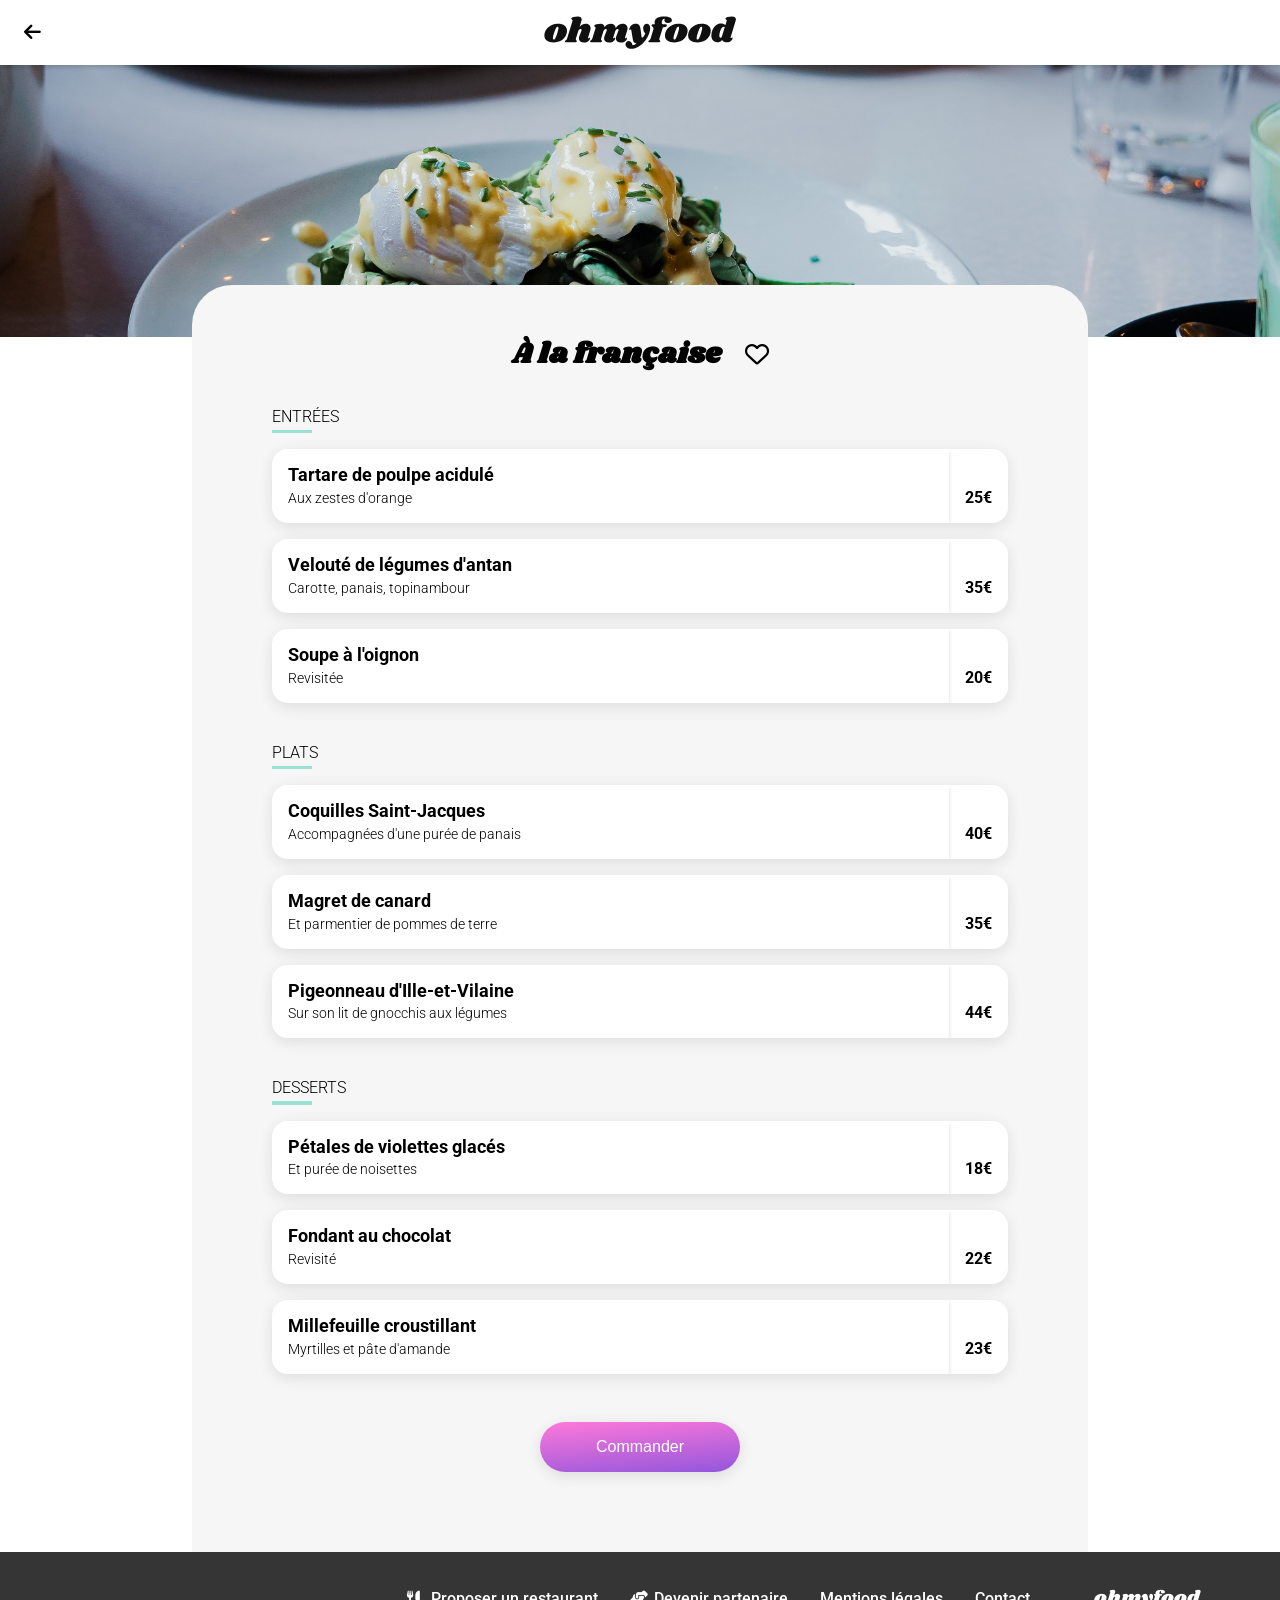
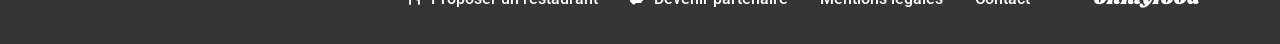
==== pages/aLaFrancaise.html @ d15fc70c "Add files via upload" ====
<!doctype html>
<html lang="fr">
  <head>
    <meta charset="UTF-8" />
    <meta name="viewport" content="width=device-width, initial-scale=1.0" />
    <title>À la française - Ohmyfood</title>

    <link rel="preconnect" href="https://fonts.googleapis.com" />
    <link rel="preconnect" href="https://fonts.gstatic.com" crossorigin />
    <link
      href="https://fonts.googleapis.com/css2?family=Roboto:wght@300;400;500;700&family=Shrikhand&display=swap"
      rel="stylesheet"
    />
    <link
      rel="stylesheet"
      href="https://cdnjs.cloudflare.com/ajax/libs/font-awesome/6.4.0/css/all.min.css"
      integrity="sha512-iecdLmaskl7CVkqkXNQ/ZH/XLlvWZOJyj7Yy7tcenmpD1ypASozpmT/E0iPtmFIB46ZmdtAc9eNBvH0H/ZpiBw=="
      crossorigin="anonymous"
      referrerpolicy="no-referrer"
    />

    <link rel="stylesheet" href="../model/css/import.css" />
  </head>
  <body>
    <header class="header-menu">
      <a href="../index.html" class="header-menu__back">
        <i class="fa-solid fa-arrow-left"></i>
      </a>
      <img src="../model/img/logo/ohmyfood@2x.svg" alt="Logo Ohmyfood" />
    </header>

    <main>
      <img
        src="../model/img/restaurants/toa-heftiba.jpg"
        alt="À la française"
        class="hero-img"
      />

      <div class="menu-wrapper">
        <section class="menu-header">
          <h1>À la française</h1>
          <button class="btn-heart" aria-label="Ajouter aux favoris">
            <i class="fa-regular fa-heart heart-empty"></i>
            <i class="fa-solid fa-heart heart-filled"></i>
          </button>
        </section>

        <section class="menu-category">
          <h2>ENTRÉES</h2>
          <hr class="menu-category__line" />

          <article class="menu-item">
            <header class="menu-item__text">
              <h3>Tartare de poulpe acidulé</h3>
              <p>Aux zestes d'orange</p>
            </header>
            <span class="menu-item__price">25€</span>
            <span class="menu-item__check">
              <i class="fa-solid fa-circle-check"></i>
            </span>
          </article>

          <article class="menu-item">
            <header class="menu-item__text">
              <h3>Velouté de légumes d'antan</h3>
              <p>Carotte, panais, topinambour</p>
            </header>
            <span class="menu-item__price">35€</span>
            <span class="menu-item__check">
              <i class="fa-solid fa-circle-check"></i>
            </span>
          </article>

          <article class="menu-item">
            <header class="menu-item__text">
              <h3>Soupe à l'oignon</h3>
              <p>Revisitée</p>
            </header>
            <span class="menu-item__price">20€</span>
            <span class="menu-item__check">
              <i class="fa-solid fa-circle-check"></i>
            </span>
          </article>
        </section>

        <section class="menu-category">
          <h2>PLATS</h2>
          <hr class="menu-category__line" />

          <article class="menu-item">
            <header class="menu-item__text">
              <h3>Coquilles Saint-Jacques</h3>
              <p>Accompagnées d'une purée de panais</p>
            </header>
            <span class="menu-item__price">40€</span>
            <span class="menu-item__check">
              <i class="fa-solid fa-circle-check"></i>
            </span>
          </article>

          <article class="menu-item">
            <header class="menu-item__text">
              <h3>Magret de canard</h3>
              <p>Et parmentier de pommes de terre</p>
            </header>
            <span class="menu-item__price">35€</span>
            <span class="menu-item__check">
              <i class="fa-solid fa-circle-check"></i>
            </span>
          </article>

          <article class="menu-item">
            <header class="menu-item__text">
              <h3>Pigeonneau d'Ille-et-Vilaine</h3>
              <p>Sur son lit de gnocchis aux légumes</p>
            </header>
            <span class="menu-item__price">44€</span>
            <span class="menu-item__check">
              <i class="fa-solid fa-circle-check"></i>
            </span>
          </article>
        </section>

        <section class="menu-category">
          <h2>DESSERTS</h2>
          <hr class="menu-category__line" />

          <article class="menu-item">
            <header class="menu-item__text">
              <h3>Pétales de violettes glacés</h3>
              <p>Et purée de noisettes</p>
            </header>
            <span class="menu-item__price">18€</span>
            <span class="menu-item__check">
              <i class="fa-solid fa-circle-check"></i>
            </span>
          </article>

          <article class="menu-item">
            <header class="menu-item__text">
              <h3>Fondant au chocolat</h3>
              <p>Revisité</p>
            </header>
            <span class="menu-item__price">22€</span>
            <span class="menu-item__check">
              <i class="fa-solid fa-circle-check"></i>
            </span>
          </article>

          <article class="menu-item">
            <header class="menu-item__text">
              <h3>Millefeuille croustillant</h3>
              <p>Myrtilles et pâte d'amande</p>
            </header>
            <span class="menu-item__price">23€</span>
            <span class="menu-item__check">
              <i class="fa-solid fa-circle-check"></i>
            </span>
          </article>
        </section>

        <section class="menu-order">
          <button class="btn">Commander</button>
        </section>
      </div>
    </main>

    <footer>
      <h2>ohmyfood</h2>
      <ul>
        <li>
          <a href="#"
            ><i class="fa-solid fa-utensils"></i> Proposer un restaurant</a
          >
        </li>
        <li>
          <a href="#"
            ><i class="fa-solid fa-handshake-angle"></i> Devenir partenaire</a
          >
        </li>
        <li><a href="#">Mentions légales</a></li>
        <li><a href="mailto:contact@ohmyfood.fr">Contact</a></li>
      </ul>
    </footer>
  </body>
</html>
---- model/css/import.css ----
.menu-order, .menu-item__check, .header-menu, .functioning li::before, .location, .step-list li::before, .btn, header {
  display: flex;
  justify-content: center;
  align-items: center;
}

.menu-item, .card, .functioning li, .step-list li, .btn {
  box-shadow: 0px 4px 15px rgba(0, 0, 0, 0.1);
  transition: box-shadow 0.3s ease-in-out;
}
.menu-item:hover, .card:hover, .functioning li:hover, .step-list li:hover, .btn:hover {
  box-shadow: 0px 4px 15px rgba(0, 0, 0, 0.2);
}

.btn {
  background: linear-gradient(175deg, #FF79DA 0%, #9356DC 100%);
}

*, *::before, *::after {
  box-sizing: border-box;
}

body {
  margin: 0;
  padding: 0;
  font-family: "Roboto", sans-serif;
  background-color: #ffffff;
  color: #000000;
}

a {
  text-decoration: none;
  color: inherit;
}

ul, ol {
  list-style-type: none;
  padding: 0;
  margin: 0;
}

img {
  max-width: 100%;
  height: auto;
}

header {
  padding: 1rem 0;
  background-color: #ffffff;
  position: relative;
  box-shadow: 0 2px 4px rgba(0, 0, 0, 0.15);
  z-index: 10;
}
header img {
  width: 12rem;
  height: auto;
}

footer {
  background-color: #353535;
  color: #ffffff;
  padding: 1.5rem 1.5rem 2rem 1.5rem;
}
footer h2 {
  font-family: "Shrikhand", serif;
  font-size: 1.2rem;
  font-weight: 400;
  margin: 0 0 1rem 0;
}
footer ul {
  display: flex;
  flex-direction: column;
  gap: 0.5rem;
}
@media (min-width: 1024px) {
  footer ul {
    flex-direction: row;
    justify-content: flex-end;
    align-items: center;
    gap: 2rem;
  }
}
footer li a {
  display: flex;
  align-items: center;
  gap: 0.5rem;
  font-weight: 500;
  transition: color 0.3s ease;
}
footer li a:hover {
  color: #99E2D0;
}
footer li a i {
  width: 1rem;
  font-size: 0.9rem;
}
@media (min-width: 1024px) {
  footer {
    display: flex;
    flex-direction: row-reverse;
    align-items: center;
    padding: 2rem 5rem;
    gap: 4rem;
  }
  footer h2 {
    margin: 0;
  }
}

.btn {
  display: inline-block;
  color: #ffffff;
  border-radius: 2rem;
  padding: 1rem 1.5rem;
  font-weight: 500;
  border: none;
  cursor: pointer;
  transition: all 0.3s ease-in-out;
  opacity: 1;
}
.btn:hover {
  opacity: 0.85;
  box-shadow: 0px 6px 20px rgba(0, 0, 0, 0.3);
}

.btn-heart {
  background: transparent;
  border: none;
  font-size: 1.5rem;
  cursor: pointer;
  position: relative;
  padding: 0;
  display: flex;
  align-items: center;
  justify-content: center;
}
.btn-heart .heart-empty {
  color: #000000;
  transition: opacity 0.3s ease-in-out;
  opacity: 1;
}
.btn-heart .heart-filled {
  position: absolute;
  color: #9356DC;
  transition: transform 0.3s ease-in-out, opacity 0.3s ease-in-out;
  transform: scale(0);
  opacity: 0;
}
.btn-heart:hover .heart-empty {
  opacity: 0;
}
.btn-heart:hover .heart-filled {
  transform: scale(1);
  opacity: 1;
}

.step-list {
  display: flex;
  flex-direction: column;
  gap: 1.5rem;
  counter-reset: steps;
}
@media (min-width: 1024px) {
  .step-list {
    flex-direction: row;
  }
}
.step-list li {
  background-color: #f6f6f6;
  padding: 1.5rem;
  border-radius: 1.5rem;
  display: flex;
  align-items: center;
  position: relative;
  gap: 1.5rem;
  font-weight: 500;
}
@media (min-width: 1024px) {
  .step-list li {
    flex: 1;
  }
}
.step-list li::before {
  counter-increment: steps;
  content: counter(steps);
  width: 1.5rem;
  height: 1.5rem;
  background-color: #9356DC;
  color: #ffffff;
  border-radius: 50%;
  position: absolute;
  left: -0.75rem;
  font-size: 0.9rem;
}
.step-list li i {
  color: #666666;
  font-size: 1.2rem;
}
.step-list li:hover i {
  color: #9356DC;
}

.loader {
  position: fixed;
  inset: 0;
  background-color: #ffffff;
  z-index: 9999;
  display: flex;
  justify-content: center;
  align-items: center;
  animation: loaderFade 3s forwards;
}
.loader__ring {
  position: absolute;
  width: 10rem;
  height: 10rem;
  border: 0.5rem solid transparent;
  border-top-color: #9356DC;
  border-right-color: #FF79DA;
  border-bottom-color: #99E2D0;
  border-radius: 50%;
  animation: ringSpin 3s forwards;
}
.loader__logo {
  width: 7rem;
  animation: logoSpin 3s forwards;
}

@keyframes loaderFade {
  0%, 80% {
    opacity: 1;
    visibility: visible;
  }
  100% {
    opacity: 0;
    visibility: hidden;
    pointer-events: none;
  }
}
@keyframes ringSpin {
  0% {
    transform: rotate(0deg) scale(1);
    opacity: 1;
  }
  80% {
    transform: rotate(720deg) scale(1);
    opacity: 1;
  }
  100% {
    transform: rotate(720deg) scale(4);
    opacity: 0;
    visibility: hidden;
  }
}
@keyframes logoSpin {
  0% {
    transform: rotate(0deg) scale(1);
    opacity: 1;
  }
  80% {
    transform: rotate(360deg) scale(1);
    opacity: 1;
  }
  100% {
    transform: rotate(360deg) scale(4);
    opacity: 0;
    visibility: hidden;
  }
}
.location {
  background-color: rgb(233.25, 233.25, 233.25);
  padding: 1rem;
  gap: 1rem;
  font-weight: 500;
  color: #333333;
}

.hero {
  background-color: #f6f6f6;
  text-align: center;
  padding: 2.5rem 1.5rem 3.5rem 1.5rem;
  position: relative;
}
.hero h1 {
  font-size: 1.75rem;
  font-weight: 700;
  margin-top: 0;
  margin-bottom: 1rem;
}
.hero p {
  font-size: 1.1rem;
  font-weight: 300;
  margin-bottom: 2rem;
  color: rgb(76.5, 76.5, 76.5);
}

.functioning {
  padding: 3rem 1.5rem;
}
@media (min-width: 1024px) {
  .functioning {
    padding: 3rem 10%;
  }
}
.functioning h2 {
  margin-bottom: 2rem;
}
.functioning ol {
  display: flex;
  flex-direction: column;
  gap: 1.5rem;
  counter-reset: steps;
}
@media (min-width: 1024px) {
  .functioning ol {
    flex-direction: row;
  }
}
.functioning li {
  background-color: #f6f6f6;
  padding: 1.5rem;
  border-radius: 1.5rem;
  display: flex;
  align-items: center;
  position: relative;
  gap: 1.5rem;
  font-weight: 500;
}
@media (min-width: 1024px) {
  .functioning li {
    flex: 1;
  }
}
.functioning li::before {
  counter-increment: steps;
  content: counter(steps);
  width: 1.5rem;
  height: 1.5rem;
  background-color: #9356DC;
  color: #ffffff;
  border-radius: 50%;
  position: absolute;
  left: -0.75rem;
  font-size: 0.9rem;
}
.functioning li i {
  color: #666666;
  font-size: 1.2rem;
}
.functioning li:hover i {
  color: #9356DC;
}

.restaurants {
  background-color: #f6f6f6;
  padding: 3rem 1.5rem;
  display: grid;
  grid-template-columns: 1fr;
  gap: 1.5rem;
}
@media (min-width: 1024px) {
  .restaurants {
    padding: 3rem 10%;
    grid-template-columns: repeat(2, 1fr);
    -moz-column-gap: 3rem;
         column-gap: 3rem;
    row-gap: 3rem;
  }
}
.restaurants h2 {
  grid-column: 1/-1;
  margin-top: 0;
  margin-bottom: 0.5rem;
}

.card {
  background-color: #ffffff;
  border-radius: 1rem;
  position: relative;
}
.card a {
  display: block;
  width: 100%;
  height: 100%;
}
.card figure {
  margin: 0;
  display: flex;
  flex-direction: column;
}
.card img {
  width: 100%;
  height: 12rem;
  -o-object-fit: cover;
     object-fit: cover;
  border-radius: 1rem 1rem 0 0;
}
.card figcaption {
  padding: 1rem;
  position: relative;
}
.card h3 {
  margin: 0 0 0.25rem 0;
}
.card p {
  margin: 0;
}
.card .badge-new {
  position: absolute;
  top: 1rem;
  right: 1rem;
  background-color: #99E2D0;
  color: rgb(38.7404580153, 136.2595419847, 112.213740458);
  padding: 0.4rem 0.8rem;
  border-radius: 0.15rem;
  font-weight: 500;
  font-size: 0.9rem;
  z-index: 2;
}
.card .btn-heart {
  position: absolute;
  bottom: 1.5rem;
  right: 1.5rem;
}

.header-menu {
  position: relative;
}
.header-menu__back {
  position: absolute;
  left: 1.5rem;
  font-size: 1.2rem;
  color: #000000;
}
.header-menu__back:hover {
  color: #9356DC;
}

.hero-img {
  width: 100%;
  height: 17rem;
  -o-object-fit: cover;
     object-fit: cover;
}

.menu-wrapper {
  background-color: #f6f6f6;
  border-radius: 2.5rem 2.5rem 0 0;
  margin-top: -3.5rem;
  position: relative;
  padding: 2rem 1rem 5rem 1rem;
}
@media (min-width: 1024px) {
  .menu-wrapper {
    margin-left: 15%;
    margin-right: 15%;
    padding: 3rem 5rem 5rem 5rem;
  }
}

.menu-header {
  display: flex;
  justify-content: center;
  align-items: center;
  gap: 1.5rem;
  margin-bottom: 2rem;
}
.menu-header h1 {
  font-family: "Shrikhand", serif;
  font-size: 1.8rem;
  margin: 0;
}
.menu-header .btn-heart {
  position: static;
  font-size: 1.5rem;
}

.menu-category {
  margin-bottom: 2.5rem;
}
.menu-category h2 {
  font-weight: 300;
  font-size: 1rem;
  text-transform: uppercase;
  margin-bottom: 0.25rem;
}
.menu-category__line {
  width: 2.5rem;
  height: 0.2rem;
  background-color: #99E2D0;
  border: none;
  margin: 0 0 1rem 0;
}

.menu-item {
  background-color: #ffffff;
  border-radius: 1rem;
  display: flex;
  overflow: hidden;
  margin-bottom: 1rem;
  cursor: pointer;
  animation: slideUpFade 0.6s ease-out both;
}
.menu-item__text {
  padding: 1rem;
  flex: 1;
  overflow: hidden;
  display: flex;
  flex-direction: column;
  justify-content: center;
  align-items: flex-start;
  text-align: left;
}
.menu-item__text h3, .menu-item__text p {
  margin: 0;
  width: 100%;
  white-space: nowrap;
  overflow: hidden;
  text-overflow: ellipsis;
}
.menu-item__text h3 {
  font-size: 1.1rem;
  margin-bottom: 0.3rem;
}
.menu-item__text p {
  font-size: 0.9rem;
  font-weight: 300;
}
.menu-item__price {
  font-weight: 700;
  display: flex;
  align-items: flex-end;
  padding: 1rem;
  border: none;
}
.menu-item__check {
  background-color: #99E2D0;
  color: white;
  width: 4rem;
  font-size: 1.5rem;
  margin-right: -4rem;
  transition: margin-right 0.4s ease-in-out;
}
.menu-item__check i {
  transition: transform 0.4s ease-in-out;
}
.menu-item:hover .menu-item__check {
  margin-right: 0;
}
.menu-item:hover .menu-item__check i {
  transform: rotate(360deg);
}

.menu-order {
  margin-top: 3rem;
}
.menu-order .btn {
  padding: 1rem 3.5rem;
  font-size: 1rem;
}

@keyframes slideUpFade {
  0% {
    opacity: 0;
    transform: translateY(20px);
  }
  100% {
    opacity: 1;
    transform: translateY(0);
  }
}
section.menu-category:nth-of-type(2) .menu-item:nth-of-type(1) {
  animation-delay: 0.1s;
}
section.menu-category:nth-of-type(2) .menu-item:nth-of-type(2) {
  animation-delay: 0.2s;
}
section.menu-category:nth-of-type(2) .menu-item:nth-of-type(3) {
  animation-delay: 0.3s;
}
section.menu-category:nth-of-type(2) .menu-item:nth-of-type(4) {
  animation-delay: 0.4s;
}
section.menu-category:nth-of-type(2) .menu-item:nth-of-type(5) {
  animation-delay: 0.5s;
}

section.menu-category:nth-of-type(3) .menu-item:nth-of-type(1) {
  animation-delay: 0.5s;
}
section.menu-category:nth-of-type(3) .menu-item:nth-of-type(2) {
  animation-delay: 0.6s;
}
section.menu-category:nth-of-type(3) .menu-item:nth-of-type(3) {
  animation-delay: 0.7s;
}
section.menu-category:nth-of-type(3) .menu-item:nth-of-type(4) {
  animation-delay: 0.8s;
}
section.menu-category:nth-of-type(3) .menu-item:nth-of-type(5) {
  animation-delay: 0.9s;
}

section.menu-category:nth-of-type(4) .menu-item:nth-of-type(1) {
  animation-delay: 0.9s;
}
section.menu-category:nth-of-type(4) .menu-item:nth-of-type(2) {
  animation-delay: 1s;
}
section.menu-category:nth-of-type(4) .menu-item:nth-of-type(3) {
  animation-delay: 1.1s;
}
section.menu-category:nth-of-type(4) .menu-item:nth-of-type(4) {
  animation-delay: 1.2s;
}
section.menu-category:nth-of-type(4) .menu-item:nth-of-type(5) {
  animation-delay: 1.3s;
}/*# sourceMappingURL=import.css.map */
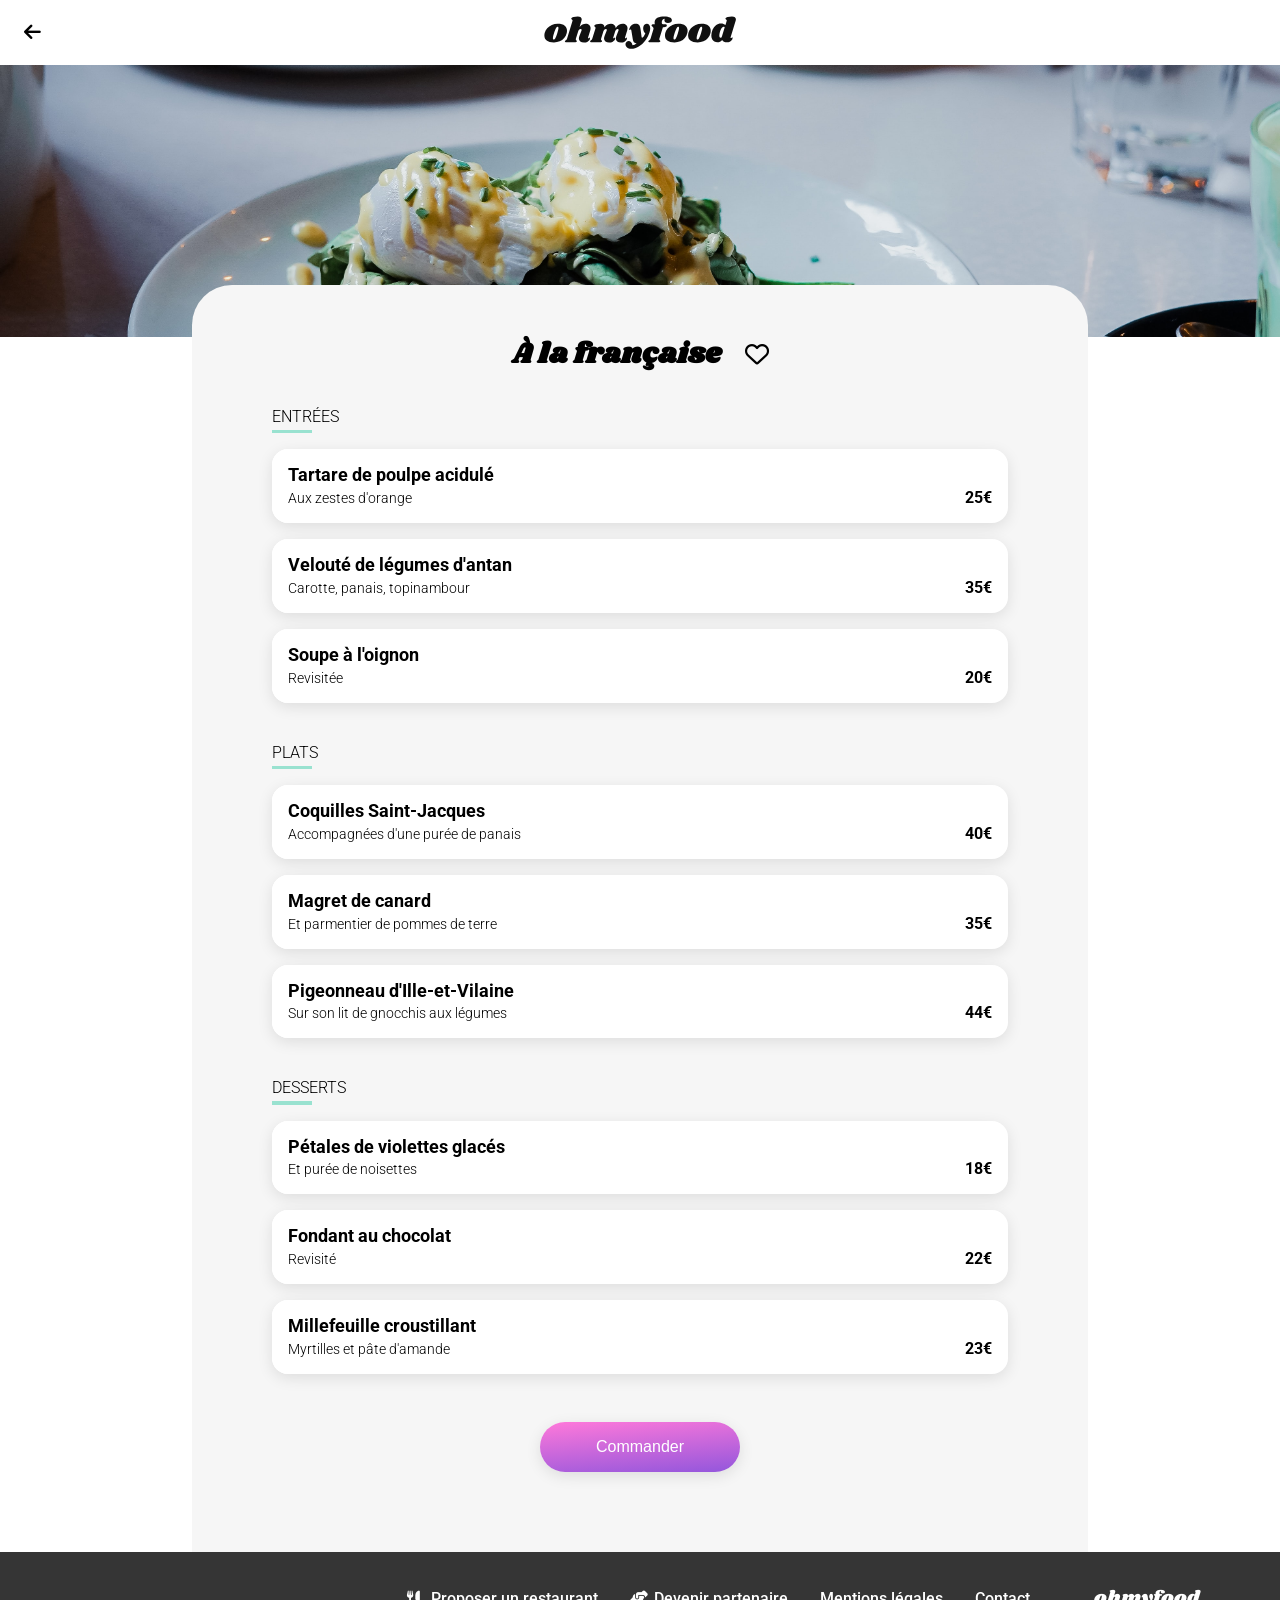
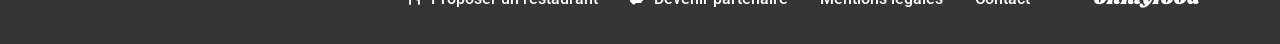
==== commit 6b2ee32d: "Mon premier envoi depuis Git Bash" ====
--- a/pages/aLaFrancaise.html
+++ b/pages/aLaFrancaise.html
@@ -1,186 +1,186 @@
-<!doctype html>
-<html lang="fr">
-  <head>
-    <meta charset="UTF-8" />
-    <meta name="viewport" content="width=device-width, initial-scale=1.0" />
-    <title>À la française - Ohmyfood</title>
-
-    <link rel="preconnect" href="https://fonts.googleapis.com" />
-    <link rel="preconnect" href="https://fonts.gstatic.com" crossorigin />
-    <link
-      href="https://fonts.googleapis.com/css2?family=Roboto:wght@300;400;500;700&family=Shrikhand&display=swap"
-      rel="stylesheet"
-    />
-    <link
-      rel="stylesheet"
-      href="https://cdnjs.cloudflare.com/ajax/libs/font-awesome/6.4.0/css/all.min.css"
-      integrity="sha512-iecdLmaskl7CVkqkXNQ/ZH/XLlvWZOJyj7Yy7tcenmpD1ypASozpmT/E0iPtmFIB46ZmdtAc9eNBvH0H/ZpiBw=="
-      crossorigin="anonymous"
-      referrerpolicy="no-referrer"
-    />
-
-    <link rel="stylesheet" href="../model/css/import.css" />
-  </head>
-  <body>
-    <header class="header-menu">
-      <a href="../index.html" class="header-menu__back">
-        <i class="fa-solid fa-arrow-left"></i>
-      </a>
-      <img src="../model/img/logo/ohmyfood@2x.svg" alt="Logo Ohmyfood" />
-    </header>
-
-    <main>
-      <img
-        src="../model/img/restaurants/toa-heftiba.jpg"
-        alt="À la française"
-        class="hero-img"
-      />
-
-      <div class="menu-wrapper">
-        <section class="menu-header">
-          <h1>À la française</h1>
-          <button class="btn-heart" aria-label="Ajouter aux favoris">
-            <i class="fa-regular fa-heart heart-empty"></i>
-            <i class="fa-solid fa-heart heart-filled"></i>
-          </button>
-        </section>
-
-        <section class="menu-category">
-          <h2>ENTRÉES</h2>
-          <hr class="menu-category__line" />
-
-          <article class="menu-item">
-            <header class="menu-item__text">
-              <h3>Tartare de poulpe acidulé</h3>
-              <p>Aux zestes d'orange</p>
-            </header>
-            <span class="menu-item__price">25€</span>
-            <span class="menu-item__check">
-              <i class="fa-solid fa-circle-check"></i>
-            </span>
-          </article>
-
-          <article class="menu-item">
-            <header class="menu-item__text">
-              <h3>Velouté de légumes d'antan</h3>
-              <p>Carotte, panais, topinambour</p>
-            </header>
-            <span class="menu-item__price">35€</span>
-            <span class="menu-item__check">
-              <i class="fa-solid fa-circle-check"></i>
-            </span>
-          </article>
-
-          <article class="menu-item">
-            <header class="menu-item__text">
-              <h3>Soupe à l'oignon</h3>
-              <p>Revisitée</p>
-            </header>
-            <span class="menu-item__price">20€</span>
-            <span class="menu-item__check">
-              <i class="fa-solid fa-circle-check"></i>
-            </span>
-          </article>
-        </section>
-
-        <section class="menu-category">
-          <h2>PLATS</h2>
-          <hr class="menu-category__line" />
-
-          <article class="menu-item">
-            <header class="menu-item__text">
-              <h3>Coquilles Saint-Jacques</h3>
-              <p>Accompagnées d'une purée de panais</p>
-            </header>
-            <span class="menu-item__price">40€</span>
-            <span class="menu-item__check">
-              <i class="fa-solid fa-circle-check"></i>
-            </span>
-          </article>
-
-          <article class="menu-item">
-            <header class="menu-item__text">
-              <h3>Magret de canard</h3>
-              <p>Et parmentier de pommes de terre</p>
-            </header>
-            <span class="menu-item__price">35€</span>
-            <span class="menu-item__check">
-              <i class="fa-solid fa-circle-check"></i>
-            </span>
-          </article>
-
-          <article class="menu-item">
-            <header class="menu-item__text">
-              <h3>Pigeonneau d'Ille-et-Vilaine</h3>
-              <p>Sur son lit de gnocchis aux légumes</p>
-            </header>
-            <span class="menu-item__price">44€</span>
-            <span class="menu-item__check">
-              <i class="fa-solid fa-circle-check"></i>
-            </span>
-          </article>
-        </section>
-
-        <section class="menu-category">
-          <h2>DESSERTS</h2>
-          <hr class="menu-category__line" />
-
-          <article class="menu-item">
-            <header class="menu-item__text">
-              <h3>Pétales de violettes glacés</h3>
-              <p>Et purée de noisettes</p>
-            </header>
-            <span class="menu-item__price">18€</span>
-            <span class="menu-item__check">
-              <i class="fa-solid fa-circle-check"></i>
-            </span>
-          </article>
-
-          <article class="menu-item">
-            <header class="menu-item__text">
-              <h3>Fondant au chocolat</h3>
-              <p>Revisité</p>
-            </header>
-            <span class="menu-item__price">22€</span>
-            <span class="menu-item__check">
-              <i class="fa-solid fa-circle-check"></i>
-            </span>
-          </article>
-
-          <article class="menu-item">
-            <header class="menu-item__text">
-              <h3>Millefeuille croustillant</h3>
-              <p>Myrtilles et pâte d'amande</p>
-            </header>
-            <span class="menu-item__price">23€</span>
-            <span class="menu-item__check">
-              <i class="fa-solid fa-circle-check"></i>
-            </span>
-          </article>
-        </section>
-
-        <section class="menu-order">
-          <button class="btn">Commander</button>
-        </section>
-      </div>
-    </main>
-
-    <footer>
-      <h2>ohmyfood</h2>
-      <ul>
-        <li>
-          <a href="#"
-            ><i class="fa-solid fa-utensils"></i> Proposer un restaurant</a
-          >
-        </li>
-        <li>
-          <a href="#"
-            ><i class="fa-solid fa-handshake-angle"></i> Devenir partenaire</a
-          >
-        </li>
-        <li><a href="#">Mentions légales</a></li>
-        <li><a href="mailto:contact@ohmyfood.fr">Contact</a></li>
-      </ul>
-    </footer>
-  </body>
-</html>
+<!doctype html>
+<html lang="fr">
+  <head>
+    <meta charset="UTF-8" />
+    <meta name="viewport" content="width=device-width, initial-scale=1.0" />
+    <title>À la française - Ohmyfood</title>
+
+    <link rel="preconnect" href="https://fonts.googleapis.com" />
+    <link rel="preconnect" href="https://fonts.gstatic.com" crossorigin />
+    <link
+      href="https://fonts.googleapis.com/css2?family=Roboto:wght@300;400;500;700&family=Shrikhand&display=swap"
+      rel="stylesheet"
+    />
+    <link
+      rel="stylesheet"
+      href="https://cdnjs.cloudflare.com/ajax/libs/font-awesome/6.4.0/css/all.min.css"
+      integrity="sha512-iecdLmaskl7CVkqkXNQ/ZH/XLlvWZOJyj7Yy7tcenmpD1ypASozpmT/E0iPtmFIB46ZmdtAc9eNBvH0H/ZpiBw=="
+      crossorigin="anonymous"
+      referrerpolicy="no-referrer"
+    />
+
+    <link rel="stylesheet" href="../model/css/import.css" />
+  </head>
+  <body>
+    <header class="header-menu">
+      <a href="../index.html" class="header-menu__back">
+        <i class="fa-solid fa-arrow-left"></i>
+      </a>
+      <img src="../model/img/logo/ohmyfood@2x.svg" alt="Logo Ohmyfood" />
+    </header>
+
+    <main>
+      <img
+        src="../model/img/restaurants/toa-heftiba.jpg"
+        alt="À la française"
+        class="hero-img"
+      />
+
+      <div class="menu-wrapper">
+        <section class="menu-header">
+          <h1>À la française</h1>
+          <button class="btn-heart" aria-label="Ajouter aux favoris">
+            <i class="fa-regular fa-heart heart-empty"></i>
+            <i class="fa-solid fa-heart heart-filled"></i>
+          </button>
+        </section>
+
+        <section class="menu-category">
+          <h2>ENTRÉES</h2>
+          <hr class="menu-category__line" />
+
+          <article class="menu-item">
+            <header class="menu-item__text">
+              <h3>Tartare de poulpe acidulé</h3>
+              <p>Aux zestes d'orange</p>
+            </header>
+            <span class="menu-item__price">25€</span>
+            <span class="menu-item__check">
+              <i class="fa-solid fa-circle-check"></i>
+            </span>
+          </article>
+
+          <article class="menu-item">
+            <header class="menu-item__text">
+              <h3>Velouté de légumes d'antan</h3>
+              <p>Carotte, panais, topinambour</p>
+            </header>
+            <span class="menu-item__price">35€</span>
+            <span class="menu-item__check">
+              <i class="fa-solid fa-circle-check"></i>
+            </span>
+          </article>
+
+          <article class="menu-item">
+            <header class="menu-item__text">
+              <h3>Soupe à l'oignon</h3>
+              <p>Revisitée</p>
+            </header>
+            <span class="menu-item__price">20€</span>
+            <span class="menu-item__check">
+              <i class="fa-solid fa-circle-check"></i>
+            </span>
+          </article>
+        </section>
+
+        <section class="menu-category">
+          <h2>PLATS</h2>
+          <hr class="menu-category__line" />
+
+          <article class="menu-item">
+            <header class="menu-item__text">
+              <h3>Coquilles Saint-Jacques</h3>
+              <p>Accompagnées d'une purée de panais</p>
+            </header>
+            <span class="menu-item__price">40€</span>
+            <span class="menu-item__check">
+              <i class="fa-solid fa-circle-check"></i>
+            </span>
+          </article>
+
+          <article class="menu-item">
+            <header class="menu-item__text">
+              <h3>Magret de canard</h3>
+              <p>Et parmentier de pommes de terre</p>
+            </header>
+            <span class="menu-item__price">35€</span>
+            <span class="menu-item__check">
+              <i class="fa-solid fa-circle-check"></i>
+            </span>
+          </article>
+
+          <article class="menu-item">
+            <header class="menu-item__text">
+              <h3>Pigeonneau d'Ille-et-Vilaine</h3>
+              <p>Sur son lit de gnocchis aux légumes</p>
+            </header>
+            <span class="menu-item__price">44€</span>
+            <span class="menu-item__check">
+              <i class="fa-solid fa-circle-check"></i>
+            </span>
+          </article>
+        </section>
+
+        <section class="menu-category">
+          <h2>DESSERTS</h2>
+          <hr class="menu-category__line" />
+
+          <article class="menu-item">
+            <header class="menu-item__text">
+              <h3>Pétales de violettes glacés</h3>
+              <p>Et purée de noisettes</p>
+            </header>
+            <span class="menu-item__price">18€</span>
+            <span class="menu-item__check">
+              <i class="fa-solid fa-circle-check"></i>
+            </span>
+          </article>
+
+          <article class="menu-item">
+            <header class="menu-item__text">
+              <h3>Fondant au chocolat</h3>
+              <p>Revisité</p>
+            </header>
+            <span class="menu-item__price">22€</span>
+            <span class="menu-item__check">
+              <i class="fa-solid fa-circle-check"></i>
+            </span>
+          </article>
+
+          <article class="menu-item">
+            <header class="menu-item__text">
+              <h3>Millefeuille croustillant</h3>
+              <p>Myrtilles et pâte d'amande</p>
+            </header>
+            <span class="menu-item__price">23€</span>
+            <span class="menu-item__check">
+              <i class="fa-solid fa-circle-check"></i>
+            </span>
+          </article>
+        </section>
+
+        <section class="menu-order">
+          <button class="btn">Commander</button>
+        </section>
+      </div>
+    </main>
+
+    <footer>
+      <h2>ohmyfood</h2>
+      <ul>
+        <li>
+          <a href="#"
+            ><i class="fa-solid fa-utensils"></i> Proposer un restaurant</a
+          >
+        </li>
+        <li>
+          <a href="#"
+            ><i class="fa-solid fa-handshake-angle"></i> Devenir partenaire</a
+          >
+        </li>
+        <li><a href="#">Mentions légales</a></li>
+        <li><a href="mailto:contact@ohmyfood.fr">Contact</a></li>
+      </ul>
+    </footer>
+  </body>
+</html>
--- a/model/css/import.css
+++ b/model/css/import.css
@@ -1,3 +1,54 @@
+@keyframes slideUpFade {
+  0% {
+    opacity: 0;
+    transform: translateY(1.25rem);
+  }
+  100% {
+    opacity: 1;
+    transform: translateY(0);
+  }
+}
+@keyframes loaderFade {
+  0%, 80% {
+    opacity: 1;
+    visibility: visible;
+  }
+  100% {
+    opacity: 0;
+    visibility: hidden;
+    pointer-events: none;
+  }
+}
+@keyframes ringSpin {
+  0% {
+    transform: rotate(0deg) scale(1);
+    opacity: 1;
+  }
+  80% {
+    transform: rotate(720deg) scale(1);
+    opacity: 1;
+  }
+  100% {
+    transform: rotate(720deg) scale(4);
+    opacity: 0;
+    visibility: hidden;
+  }
+}
+@keyframes logoSpin {
+  0% {
+    transform: rotate(0deg) scale(1);
+    opacity: 1;
+  }
+  80% {
+    transform: rotate(360deg) scale(1);
+    opacity: 1;
+  }
+  100% {
+    transform: rotate(360deg) scale(4);
+    opacity: 0;
+    visibility: hidden;
+  }
+}
 .menu-order, .menu-item__check, .header-menu, .functioning li::before, .location, .step-list li::before, .btn, header {
   display: flex;
   justify-content: center;
@@ -14,6 +65,12 @@
 
 .btn {
   background: linear-gradient(175deg, #FF79DA 0%, #9356DC 100%);
+}
+
+.menu-item__text h3, .menu-item__text p {
+  white-space: nowrap;
+  overflow: hidden;
+  text-overflow: ellipsis;
 }
 
 *, *::before, *::after {
@@ -48,7 +105,6 @@
   padding: 1rem 0;
   background-color: #ffffff;
   position: relative;
-  box-shadow: 0 2px 4px rgba(0, 0, 0, 0.15);
   z-index: 10;
 }
 header img {
@@ -226,47 +282,6 @@
   animation: logoSpin 3s forwards;
 }
 
-@keyframes loaderFade {
-  0%, 80% {
-    opacity: 1;
-    visibility: visible;
-  }
-  100% {
-    opacity: 0;
-    visibility: hidden;
-    pointer-events: none;
-  }
-}
-@keyframes ringSpin {
-  0% {
-    transform: rotate(0deg) scale(1);
-    opacity: 1;
-  }
-  80% {
-    transform: rotate(720deg) scale(1);
-    opacity: 1;
-  }
-  100% {
-    transform: rotate(720deg) scale(4);
-    opacity: 0;
-    visibility: hidden;
-  }
-}
-@keyframes logoSpin {
-  0% {
-    transform: rotate(0deg) scale(1);
-    opacity: 1;
-  }
-  80% {
-    transform: rotate(360deg) scale(1);
-    opacity: 1;
-  }
-  100% {
-    transform: rotate(360deg) scale(4);
-    opacity: 0;
-    visibility: hidden;
-  }
-}
 .location {
   background-color: rgb(233.25, 233.25, 233.25);
   padding: 1rem;
@@ -382,11 +397,8 @@
   display: block;
   width: 100%;
   height: 100%;
-}
-.card figure {
-  margin: 0;
-  display: flex;
-  flex-direction: column;
+  color: inherit;
+  text-decoration: none;
 }
 .card img {
   width: 100%;
@@ -394,15 +406,16 @@
   -o-object-fit: cover;
      object-fit: cover;
   border-radius: 1rem 1rem 0 0;
-}
-.card figcaption {
+  display: block;
+}
+.card__content {
   padding: 1rem;
   position: relative;
 }
-.card h3 {
+.card__content h3 {
   margin: 0 0 0.25rem 0;
 }
-.card p {
+.card__content p {
   margin: 0;
 }
 .card .badge-new {
@@ -514,9 +527,6 @@
 .menu-item__text h3, .menu-item__text p {
   margin: 0;
   width: 100%;
-  white-space: nowrap;
-  overflow: hidden;
-  text-overflow: ellipsis;
 }
 .menu-item__text h3 {
   font-size: 1.1rem;
@@ -543,12 +553,61 @@
 }
 .menu-item__check i {
   transition: transform 0.4s ease-in-out;
+  transform: rotate(0deg);
 }
 .menu-item:hover .menu-item__check {
   margin-right: 0;
 }
 .menu-item:hover .menu-item__check i {
-  transform: rotate(360deg);
+  transform: rotate(-360deg);
+}
+
+section.menu-category:nth-of-type(2) .menu-item:nth-of-type(1) {
+  animation-delay: 0.1s;
+}
+section.menu-category:nth-of-type(2) .menu-item:nth-of-type(2) {
+  animation-delay: 0.2s;
+}
+section.menu-category:nth-of-type(2) .menu-item:nth-of-type(3) {
+  animation-delay: 0.3s;
+}
+section.menu-category:nth-of-type(2) .menu-item:nth-of-type(4) {
+  animation-delay: 0.4s;
+}
+section.menu-category:nth-of-type(2) .menu-item:nth-of-type(5) {
+  animation-delay: 0.5s;
+}
+
+section.menu-category:nth-of-type(3) .menu-item:nth-of-type(1) {
+  animation-delay: 0.5s;
+}
+section.menu-category:nth-of-type(3) .menu-item:nth-of-type(2) {
+  animation-delay: 0.6s;
+}
+section.menu-category:nth-of-type(3) .menu-item:nth-of-type(3) {
+  animation-delay: 0.7s;
+}
+section.menu-category:nth-of-type(3) .menu-item:nth-of-type(4) {
+  animation-delay: 0.8s;
+}
+section.menu-category:nth-of-type(3) .menu-item:nth-of-type(5) {
+  animation-delay: 0.9s;
+}
+
+section.menu-category:nth-of-type(4) .menu-item:nth-of-type(1) {
+  animation-delay: 0.9s;
+}
+section.menu-category:nth-of-type(4) .menu-item:nth-of-type(2) {
+  animation-delay: 1s;
+}
+section.menu-category:nth-of-type(4) .menu-item:nth-of-type(3) {
+  animation-delay: 1.1s;
+}
+section.menu-category:nth-of-type(4) .menu-item:nth-of-type(4) {
+  animation-delay: 1.2s;
+}
+section.menu-category:nth-of-type(4) .menu-item:nth-of-type(5) {
+  animation-delay: 1.3s;
 }
 
 .menu-order {
@@ -557,62 +616,4 @@
 .menu-order .btn {
   padding: 1rem 3.5rem;
   font-size: 1rem;
-}
-
-@keyframes slideUpFade {
-  0% {
-    opacity: 0;
-    transform: translateY(20px);
-  }
-  100% {
-    opacity: 1;
-    transform: translateY(0);
-  }
-}
-section.menu-category:nth-of-type(2) .menu-item:nth-of-type(1) {
-  animation-delay: 0.1s;
-}
-section.menu-category:nth-of-type(2) .menu-item:nth-of-type(2) {
-  animation-delay: 0.2s;
-}
-section.menu-category:nth-of-type(2) .menu-item:nth-of-type(3) {
-  animation-delay: 0.3s;
-}
-section.menu-category:nth-of-type(2) .menu-item:nth-of-type(4) {
-  animation-delay: 0.4s;
-}
-section.menu-category:nth-of-type(2) .menu-item:nth-of-type(5) {
-  animation-delay: 0.5s;
-}
-
-section.menu-category:nth-of-type(3) .menu-item:nth-of-type(1) {
-  animation-delay: 0.5s;
-}
-section.menu-category:nth-of-type(3) .menu-item:nth-of-type(2) {
-  animation-delay: 0.6s;
-}
-section.menu-category:nth-of-type(3) .menu-item:nth-of-type(3) {
-  animation-delay: 0.7s;
-}
-section.menu-category:nth-of-type(3) .menu-item:nth-of-type(4) {
-  animation-delay: 0.8s;
-}
-section.menu-category:nth-of-type(3) .menu-item:nth-of-type(5) {
-  animation-delay: 0.9s;
-}
-
-section.menu-category:nth-of-type(4) .menu-item:nth-of-type(1) {
-  animation-delay: 0.9s;
-}
-section.menu-category:nth-of-type(4) .menu-item:nth-of-type(2) {
-  animation-delay: 1s;
-}
-section.menu-category:nth-of-type(4) .menu-item:nth-of-type(3) {
-  animation-delay: 1.1s;
-}
-section.menu-category:nth-of-type(4) .menu-item:nth-of-type(4) {
-  animation-delay: 1.2s;
-}
-section.menu-category:nth-of-type(4) .menu-item:nth-of-type(5) {
-  animation-delay: 1.3s;
 }/*# sourceMappingURL=import.css.map */
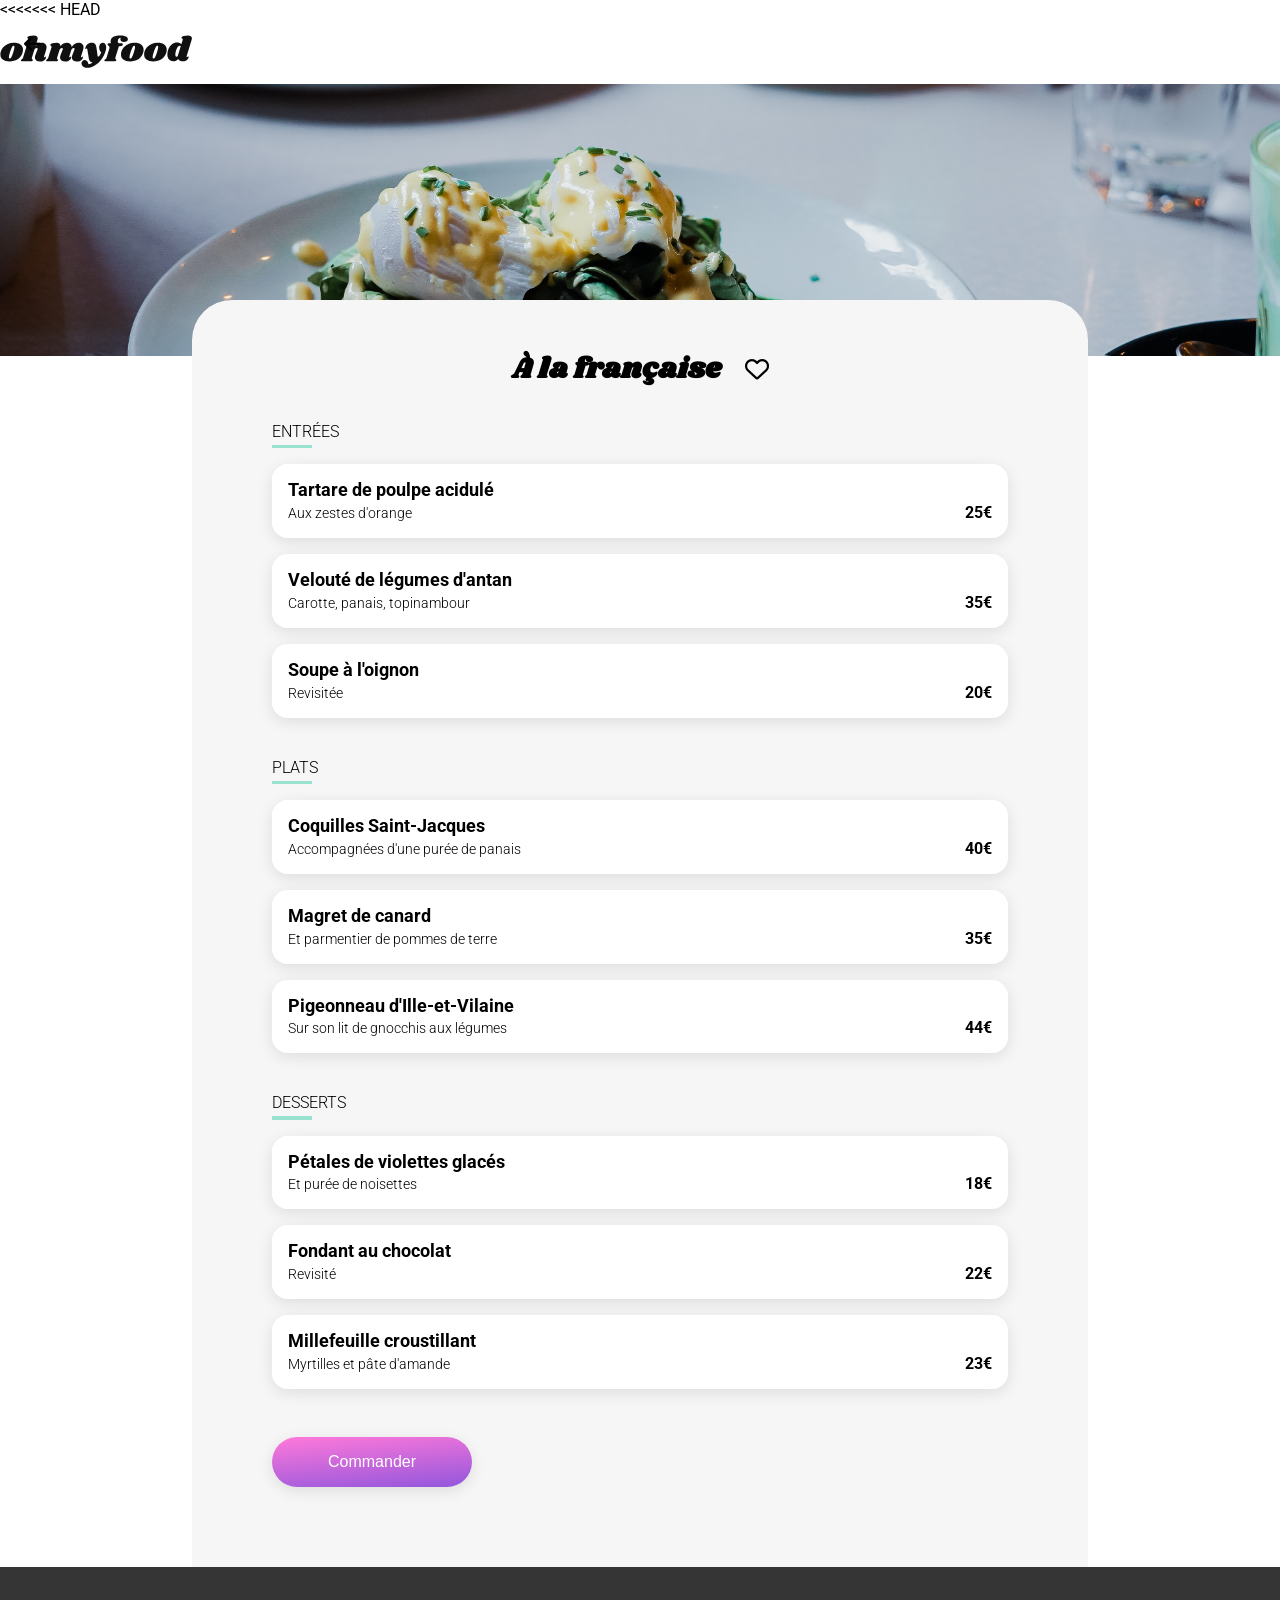
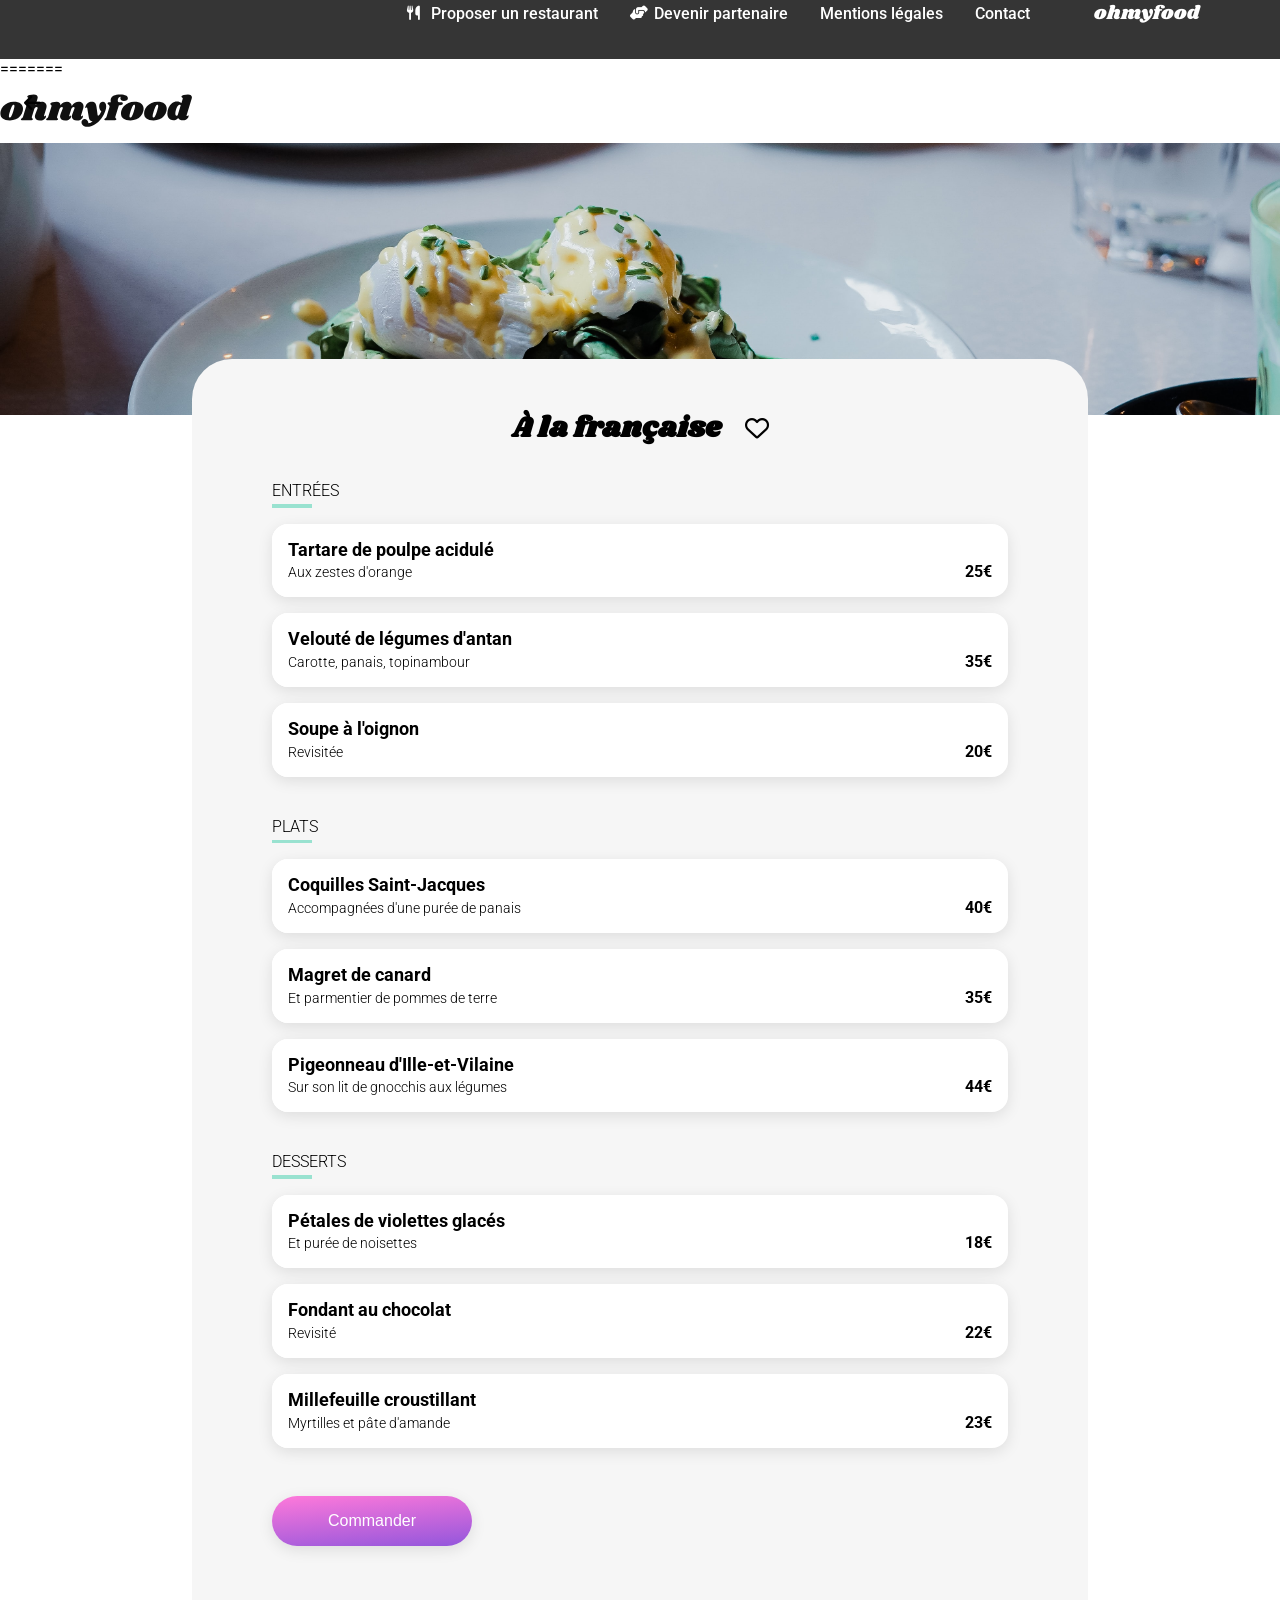
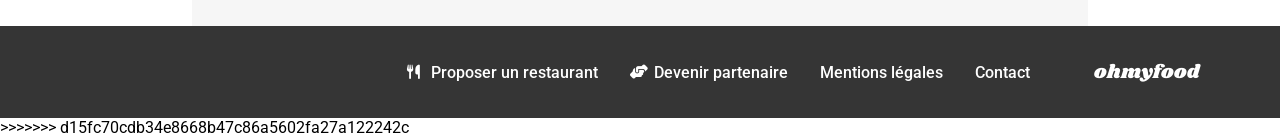
==== commit b8ee4467: "Résolution des conflits : priorité à la version locale" ====
--- a/pages/aLaFrancaise.html
+++ b/pages/aLaFrancaise.html
@@ -1,3 +1,4 @@
+<<<<<<< HEAD
 <!doctype html>
 <html lang="fr">
   <head>
@@ -184,3 +185,191 @@
     </footer>
   </body>
 </html>
+=======
+<!doctype html>
+<html lang="fr">
+  <head>
+    <meta charset="UTF-8" />
+    <meta name="viewport" content="width=device-width, initial-scale=1.0" />
+    <title>À la française - Ohmyfood</title>
+
+    <link rel="preconnect" href="https://fonts.googleapis.com" />
+    <link rel="preconnect" href="https://fonts.gstatic.com" crossorigin />
+    <link
+      href="https://fonts.googleapis.com/css2?family=Roboto:wght@300;400;500;700&family=Shrikhand&display=swap"
+      rel="stylesheet"
+    />
+    <link
+      rel="stylesheet"
+      href="https://cdnjs.cloudflare.com/ajax/libs/font-awesome/6.4.0/css/all.min.css"
+      integrity="sha512-iecdLmaskl7CVkqkXNQ/ZH/XLlvWZOJyj7Yy7tcenmpD1ypASozpmT/E0iPtmFIB46ZmdtAc9eNBvH0H/ZpiBw=="
+      crossorigin="anonymous"
+      referrerpolicy="no-referrer"
+    />
+
+    <link rel="stylesheet" href="../model/css/import.css" />
+  </head>
+  <body>
+    <header class="header-menu">
+      <a href="../index.html" class="header-menu__back">
+        <i class="fa-solid fa-arrow-left"></i>
+      </a>
+      <img src="../model/img/logo/ohmyfood@2x.svg" alt="Logo Ohmyfood" />
+    </header>
+
+    <main>
+      <img
+        src="../model/img/restaurants/toa-heftiba.jpg"
+        alt="À la française"
+        class="hero-img"
+      />
+
+      <div class="menu-wrapper">
+        <section class="menu-header">
+          <h1>À la française</h1>
+          <button class="btn-heart" aria-label="Ajouter aux favoris">
+            <i class="fa-regular fa-heart heart-empty"></i>
+            <i class="fa-solid fa-heart heart-filled"></i>
+          </button>
+        </section>
+
+        <section class="menu-category">
+          <h2>ENTRÉES</h2>
+          <hr class="menu-category__line" />
+
+          <article class="menu-item">
+            <header class="menu-item__text">
+              <h3>Tartare de poulpe acidulé</h3>
+              <p>Aux zestes d'orange</p>
+            </header>
+            <span class="menu-item__price">25€</span>
+            <span class="menu-item__check">
+              <i class="fa-solid fa-circle-check"></i>
+            </span>
+          </article>
+
+          <article class="menu-item">
+            <header class="menu-item__text">
+              <h3>Velouté de légumes d'antan</h3>
+              <p>Carotte, panais, topinambour</p>
+            </header>
+            <span class="menu-item__price">35€</span>
+            <span class="menu-item__check">
+              <i class="fa-solid fa-circle-check"></i>
+            </span>
+          </article>
+
+          <article class="menu-item">
+            <header class="menu-item__text">
+              <h3>Soupe à l'oignon</h3>
+              <p>Revisitée</p>
+            </header>
+            <span class="menu-item__price">20€</span>
+            <span class="menu-item__check">
+              <i class="fa-solid fa-circle-check"></i>
+            </span>
+          </article>
+        </section>
+
+        <section class="menu-category">
+          <h2>PLATS</h2>
+          <hr class="menu-category__line" />
+
+          <article class="menu-item">
+            <header class="menu-item__text">
+              <h3>Coquilles Saint-Jacques</h3>
+              <p>Accompagnées d'une purée de panais</p>
+            </header>
+            <span class="menu-item__price">40€</span>
+            <span class="menu-item__check">
+              <i class="fa-solid fa-circle-check"></i>
+            </span>
+          </article>
+
+          <article class="menu-item">
+            <header class="menu-item__text">
+              <h3>Magret de canard</h3>
+              <p>Et parmentier de pommes de terre</p>
+            </header>
+            <span class="menu-item__price">35€</span>
+            <span class="menu-item__check">
+              <i class="fa-solid fa-circle-check"></i>
+            </span>
+          </article>
+
+          <article class="menu-item">
+            <header class="menu-item__text">
+              <h3>Pigeonneau d'Ille-et-Vilaine</h3>
+              <p>Sur son lit de gnocchis aux légumes</p>
+            </header>
+            <span class="menu-item__price">44€</span>
+            <span class="menu-item__check">
+              <i class="fa-solid fa-circle-check"></i>
+            </span>
+          </article>
+        </section>
+
+        <section class="menu-category">
+          <h2>DESSERTS</h2>
+          <hr class="menu-category__line" />
+
+          <article class="menu-item">
+            <header class="menu-item__text">
+              <h3>Pétales de violettes glacés</h3>
+              <p>Et purée de noisettes</p>
+            </header>
+            <span class="menu-item__price">18€</span>
+            <span class="menu-item__check">
+              <i class="fa-solid fa-circle-check"></i>
+            </span>
+          </article>
+
+          <article class="menu-item">
+            <header class="menu-item__text">
+              <h3>Fondant au chocolat</h3>
+              <p>Revisité</p>
+            </header>
+            <span class="menu-item__price">22€</span>
+            <span class="menu-item__check">
+              <i class="fa-solid fa-circle-check"></i>
+            </span>
+          </article>
+
+          <article class="menu-item">
+            <header class="menu-item__text">
+              <h3>Millefeuille croustillant</h3>
+              <p>Myrtilles et pâte d'amande</p>
+            </header>
+            <span class="menu-item__price">23€</span>
+            <span class="menu-item__check">
+              <i class="fa-solid fa-circle-check"></i>
+            </span>
+          </article>
+        </section>
+
+        <section class="menu-order">
+          <button class="btn">Commander</button>
+        </section>
+      </div>
+    </main>
+
+    <footer>
+      <h2>ohmyfood</h2>
+      <ul>
+        <li>
+          <a href="#"
+            ><i class="fa-solid fa-utensils"></i> Proposer un restaurant</a
+          >
+        </li>
+        <li>
+          <a href="#"
+            ><i class="fa-solid fa-handshake-angle"></i> Devenir partenaire</a
+          >
+        </li>
+        <li><a href="#">Mentions légales</a></li>
+        <li><a href="mailto:contact@ohmyfood.fr">Contact</a></li>
+      </ul>
+    </footer>
+  </body>
+</html>
+>>>>>>> d15fc70cdb34e8668b47c86a5602fa27a122242c
--- a/model/css/import.css
+++ b/model/css/import.css
@@ -1,3 +1,4 @@
+<<<<<<< HEAD
 @keyframes slideUpFade {
   0% {
     opacity: 0;
@@ -49,6 +50,8 @@
     visibility: hidden;
   }
 }
+=======
+>>>>>>> d15fc70cdb34e8668b47c86a5602fa27a122242c
 .menu-order, .menu-item__check, .header-menu, .functioning li::before, .location, .step-list li::before, .btn, header {
   display: flex;
   justify-content: center;
@@ -67,12 +70,15 @@
   background: linear-gradient(175deg, #FF79DA 0%, #9356DC 100%);
 }
 
+<<<<<<< HEAD
 .menu-item__text h3, .menu-item__text p {
   white-space: nowrap;
   overflow: hidden;
   text-overflow: ellipsis;
 }
 
+=======
+>>>>>>> d15fc70cdb34e8668b47c86a5602fa27a122242c
 *, *::before, *::after {
   box-sizing: border-box;
 }
@@ -105,6 +111,10 @@
   padding: 1rem 0;
   background-color: #ffffff;
   position: relative;
+<<<<<<< HEAD
+=======
+  box-shadow: 0 2px 4px rgba(0, 0, 0, 0.15);
+>>>>>>> d15fc70cdb34e8668b47c86a5602fa27a122242c
   z-index: 10;
 }
 header img {
@@ -282,6 +292,50 @@
   animation: logoSpin 3s forwards;
 }
 
+<<<<<<< HEAD
+=======
+@keyframes loaderFade {
+  0%, 80% {
+    opacity: 1;
+    visibility: visible;
+  }
+  100% {
+    opacity: 0;
+    visibility: hidden;
+    pointer-events: none;
+  }
+}
+@keyframes ringSpin {
+  0% {
+    transform: rotate(0deg) scale(1);
+    opacity: 1;
+  }
+  80% {
+    transform: rotate(720deg) scale(1);
+    opacity: 1;
+  }
+  100% {
+    transform: rotate(720deg) scale(4);
+    opacity: 0;
+    visibility: hidden;
+  }
+}
+@keyframes logoSpin {
+  0% {
+    transform: rotate(0deg) scale(1);
+    opacity: 1;
+  }
+  80% {
+    transform: rotate(360deg) scale(1);
+    opacity: 1;
+  }
+  100% {
+    transform: rotate(360deg) scale(4);
+    opacity: 0;
+    visibility: hidden;
+  }
+}
+>>>>>>> d15fc70cdb34e8668b47c86a5602fa27a122242c
 .location {
   background-color: rgb(233.25, 233.25, 233.25);
   padding: 1rem;
@@ -397,8 +451,16 @@
   display: block;
   width: 100%;
   height: 100%;
+<<<<<<< HEAD
   color: inherit;
   text-decoration: none;
+=======
+}
+.card figure {
+  margin: 0;
+  display: flex;
+  flex-direction: column;
+>>>>>>> d15fc70cdb34e8668b47c86a5602fa27a122242c
 }
 .card img {
   width: 100%;
@@ -406,6 +468,7 @@
   -o-object-fit: cover;
      object-fit: cover;
   border-radius: 1rem 1rem 0 0;
+<<<<<<< HEAD
   display: block;
 }
 .card__content {
@@ -416,6 +479,17 @@
   margin: 0 0 0.25rem 0;
 }
 .card__content p {
+=======
+}
+.card figcaption {
+  padding: 1rem;
+  position: relative;
+}
+.card h3 {
+  margin: 0 0 0.25rem 0;
+}
+.card p {
+>>>>>>> d15fc70cdb34e8668b47c86a5602fa27a122242c
   margin: 0;
 }
 .card .badge-new {
@@ -527,6 +601,12 @@
 .menu-item__text h3, .menu-item__text p {
   margin: 0;
   width: 100%;
+<<<<<<< HEAD
+=======
+  white-space: nowrap;
+  overflow: hidden;
+  text-overflow: ellipsis;
+>>>>>>> d15fc70cdb34e8668b47c86a5602fa27a122242c
 }
 .menu-item__text h3 {
   font-size: 1.1rem;
@@ -553,61 +633,21 @@
 }
 .menu-item__check i {
   transition: transform 0.4s ease-in-out;
+<<<<<<< HEAD
   transform: rotate(0deg);
+=======
+>>>>>>> d15fc70cdb34e8668b47c86a5602fa27a122242c
 }
 .menu-item:hover .menu-item__check {
   margin-right: 0;
 }
 .menu-item:hover .menu-item__check i {
+<<<<<<< HEAD
   transform: rotate(-360deg);
 }
 
-section.menu-category:nth-of-type(2) .menu-item:nth-of-type(1) {
-  animation-delay: 0.1s;
-}
-section.menu-category:nth-of-type(2) .menu-item:nth-of-type(2) {
-  animation-delay: 0.2s;
-}
-section.menu-category:nth-of-type(2) .menu-item:nth-of-type(3) {
-  animation-delay: 0.3s;
-}
-section.menu-category:nth-of-type(2) .menu-item:nth-of-type(4) {
-  animation-delay: 0.4s;
-}
-section.menu-category:nth-of-type(2) .menu-item:nth-of-type(5) {
-  animation-delay: 0.5s;
-}
-
-section.menu-category:nth-of-type(3) .menu-item:nth-of-type(1) {
-  animation-delay: 0.5s;
-}
-section.menu-category:nth-of-type(3) .menu-item:nth-of-type(2) {
-  animation-delay: 0.6s;
-}
-section.menu-category:nth-of-type(3) .menu-item:nth-of-type(3) {
-  animation-delay: 0.7s;
-}
-section.menu-category:nth-of-type(3) .menu-item:nth-of-type(4) {
-  animation-delay: 0.8s;
-}
-section.menu-category:nth-of-type(3) .menu-item:nth-of-type(5) {
-  animation-delay: 0.9s;
-}
-
-section.menu-category:nth-of-type(4) .menu-item:nth-of-type(1) {
-  animation-delay: 0.9s;
-}
-section.menu-category:nth-of-type(4) .menu-item:nth-of-type(2) {
-  animation-delay: 1s;
-}
-section.menu-category:nth-of-type(4) .menu-item:nth-of-type(3) {
-  animation-delay: 1.1s;
-}
-section.menu-category:nth-of-type(4) .menu-item:nth-of-type(4) {
-  animation-delay: 1.2s;
-}
-section.menu-category:nth-of-type(4) .menu-item:nth-of-type(5) {
-  animation-delay: 1.3s;
+=======
+  transform: rotate(360deg);
 }
 
 .menu-order {
@@ -616,4 +656,74 @@
 .menu-order .btn {
   padding: 1rem 3.5rem;
   font-size: 1rem;
+}
+
+@keyframes slideUpFade {
+  0% {
+    opacity: 0;
+    transform: translateY(20px);
+  }
+  100% {
+    opacity: 1;
+    transform: translateY(0);
+  }
+}
+>>>>>>> d15fc70cdb34e8668b47c86a5602fa27a122242c
+section.menu-category:nth-of-type(2) .menu-item:nth-of-type(1) {
+  animation-delay: 0.1s;
+}
+section.menu-category:nth-of-type(2) .menu-item:nth-of-type(2) {
+  animation-delay: 0.2s;
+}
+section.menu-category:nth-of-type(2) .menu-item:nth-of-type(3) {
+  animation-delay: 0.3s;
+}
+section.menu-category:nth-of-type(2) .menu-item:nth-of-type(4) {
+  animation-delay: 0.4s;
+}
+section.menu-category:nth-of-type(2) .menu-item:nth-of-type(5) {
+  animation-delay: 0.5s;
+}
+
+section.menu-category:nth-of-type(3) .menu-item:nth-of-type(1) {
+  animation-delay: 0.5s;
+}
+section.menu-category:nth-of-type(3) .menu-item:nth-of-type(2) {
+  animation-delay: 0.6s;
+}
+section.menu-category:nth-of-type(3) .menu-item:nth-of-type(3) {
+  animation-delay: 0.7s;
+}
+section.menu-category:nth-of-type(3) .menu-item:nth-of-type(4) {
+  animation-delay: 0.8s;
+}
+section.menu-category:nth-of-type(3) .menu-item:nth-of-type(5) {
+  animation-delay: 0.9s;
+}
+
+section.menu-category:nth-of-type(4) .menu-item:nth-of-type(1) {
+  animation-delay: 0.9s;
+}
+section.menu-category:nth-of-type(4) .menu-item:nth-of-type(2) {
+  animation-delay: 1s;
+}
+section.menu-category:nth-of-type(4) .menu-item:nth-of-type(3) {
+  animation-delay: 1.1s;
+}
+section.menu-category:nth-of-type(4) .menu-item:nth-of-type(4) {
+  animation-delay: 1.2s;
+}
+section.menu-category:nth-of-type(4) .menu-item:nth-of-type(5) {
+  animation-delay: 1.3s;
+<<<<<<< HEAD
+}
+
+.menu-order {
+  margin-top: 3rem;
+}
+.menu-order .btn {
+  padding: 1rem 3.5rem;
+  font-size: 1rem;
+=======
+>>>>>>> d15fc70cdb34e8668b47c86a5602fa27a122242c
 }/*# sourceMappingURL=import.css.map */
--- a/model/css/import.css
+++ b/model/css/import.css
@@ -1,3 +1,4 @@
+<<<<<<< HEAD
 @keyframes slideUpFade {
   0% {
     opacity: 0;
@@ -49,6 +50,8 @@
     visibility: hidden;
   }
 }
+=======
+>>>>>>> d15fc70cdb34e8668b47c86a5602fa27a122242c
 .menu-order, .menu-item__check, .header-menu, .functioning li::before, .location, .step-list li::before, .btn, header {
   display: flex;
   justify-content: center;
@@ -67,12 +70,15 @@
   background: linear-gradient(175deg, #FF79DA 0%, #9356DC 100%);
 }
 
+<<<<<<< HEAD
 .menu-item__text h3, .menu-item__text p {
   white-space: nowrap;
   overflow: hidden;
   text-overflow: ellipsis;
 }
 
+=======
+>>>>>>> d15fc70cdb34e8668b47c86a5602fa27a122242c
 *, *::before, *::after {
   box-sizing: border-box;
 }
@@ -105,6 +111,10 @@
   padding: 1rem 0;
   background-color: #ffffff;
   position: relative;
+<<<<<<< HEAD
+=======
+  box-shadow: 0 2px 4px rgba(0, 0, 0, 0.15);
+>>>>>>> d15fc70cdb34e8668b47c86a5602fa27a122242c
   z-index: 10;
 }
 header img {
@@ -282,6 +292,50 @@
   animation: logoSpin 3s forwards;
 }
 
+<<<<<<< HEAD
+=======
+@keyframes loaderFade {
+  0%, 80% {
+    opacity: 1;
+    visibility: visible;
+  }
+  100% {
+    opacity: 0;
+    visibility: hidden;
+    pointer-events: none;
+  }
+}
+@keyframes ringSpin {
+  0% {
+    transform: rotate(0deg) scale(1);
+    opacity: 1;
+  }
+  80% {
+    transform: rotate(720deg) scale(1);
+    opacity: 1;
+  }
+  100% {
+    transform: rotate(720deg) scale(4);
+    opacity: 0;
+    visibility: hidden;
+  }
+}
+@keyframes logoSpin {
+  0% {
+    transform: rotate(0deg) scale(1);
+    opacity: 1;
+  }
+  80% {
+    transform: rotate(360deg) scale(1);
+    opacity: 1;
+  }
+  100% {
+    transform: rotate(360deg) scale(4);
+    opacity: 0;
+    visibility: hidden;
+  }
+}
+>>>>>>> d15fc70cdb34e8668b47c86a5602fa27a122242c
 .location {
   background-color: rgb(233.25, 233.25, 233.25);
   padding: 1rem;
@@ -397,8 +451,16 @@
   display: block;
   width: 100%;
   height: 100%;
+<<<<<<< HEAD
   color: inherit;
   text-decoration: none;
+=======
+}
+.card figure {
+  margin: 0;
+  display: flex;
+  flex-direction: column;
+>>>>>>> d15fc70cdb34e8668b47c86a5602fa27a122242c
 }
 .card img {
   width: 100%;
@@ -406,6 +468,7 @@
   -o-object-fit: cover;
      object-fit: cover;
   border-radius: 1rem 1rem 0 0;
+<<<<<<< HEAD
   display: block;
 }
 .card__content {
@@ -416,6 +479,17 @@
   margin: 0 0 0.25rem 0;
 }
 .card__content p {
+=======
+}
+.card figcaption {
+  padding: 1rem;
+  position: relative;
+}
+.card h3 {
+  margin: 0 0 0.25rem 0;
+}
+.card p {
+>>>>>>> d15fc70cdb34e8668b47c86a5602fa27a122242c
   margin: 0;
 }
 .card .badge-new {
@@ -527,6 +601,12 @@
 .menu-item__text h3, .menu-item__text p {
   margin: 0;
   width: 100%;
+<<<<<<< HEAD
+=======
+  white-space: nowrap;
+  overflow: hidden;
+  text-overflow: ellipsis;
+>>>>>>> d15fc70cdb34e8668b47c86a5602fa27a122242c
 }
 .menu-item__text h3 {
   font-size: 1.1rem;
@@ -553,61 +633,21 @@
 }
 .menu-item__check i {
   transition: transform 0.4s ease-in-out;
+<<<<<<< HEAD
   transform: rotate(0deg);
+=======
+>>>>>>> d15fc70cdb34e8668b47c86a5602fa27a122242c
 }
 .menu-item:hover .menu-item__check {
   margin-right: 0;
 }
 .menu-item:hover .menu-item__check i {
+<<<<<<< HEAD
   transform: rotate(-360deg);
 }
 
-section.menu-category:nth-of-type(2) .menu-item:nth-of-type(1) {
-  animation-delay: 0.1s;
-}
-section.menu-category:nth-of-type(2) .menu-item:nth-of-type(2) {
-  animation-delay: 0.2s;
-}
-section.menu-category:nth-of-type(2) .menu-item:nth-of-type(3) {
-  animation-delay: 0.3s;
-}
-section.menu-category:nth-of-type(2) .menu-item:nth-of-type(4) {
-  animation-delay: 0.4s;
-}
-section.menu-category:nth-of-type(2) .menu-item:nth-of-type(5) {
-  animation-delay: 0.5s;
-}
-
-section.menu-category:nth-of-type(3) .menu-item:nth-of-type(1) {
-  animation-delay: 0.5s;
-}
-section.menu-category:nth-of-type(3) .menu-item:nth-of-type(2) {
-  animation-delay: 0.6s;
-}
-section.menu-category:nth-of-type(3) .menu-item:nth-of-type(3) {
-  animation-delay: 0.7s;
-}
-section.menu-category:nth-of-type(3) .menu-item:nth-of-type(4) {
-  animation-delay: 0.8s;
-}
-section.menu-category:nth-of-type(3) .menu-item:nth-of-type(5) {
-  animation-delay: 0.9s;
-}
-
-section.menu-category:nth-of-type(4) .menu-item:nth-of-type(1) {
-  animation-delay: 0.9s;
-}
-section.menu-category:nth-of-type(4) .menu-item:nth-of-type(2) {
-  animation-delay: 1s;
-}
-section.menu-category:nth-of-type(4) .menu-item:nth-of-type(3) {
-  animation-delay: 1.1s;
-}
-section.menu-category:nth-of-type(4) .menu-item:nth-of-type(4) {
-  animation-delay: 1.2s;
-}
-section.menu-category:nth-of-type(4) .menu-item:nth-of-type(5) {
-  animation-delay: 1.3s;
+=======
+  transform: rotate(360deg);
 }
 
 .menu-order {
@@ -616,4 +656,74 @@
 .menu-order .btn {
   padding: 1rem 3.5rem;
   font-size: 1rem;
+}
+
+@keyframes slideUpFade {
+  0% {
+    opacity: 0;
+    transform: translateY(20px);
+  }
+  100% {
+    opacity: 1;
+    transform: translateY(0);
+  }
+}
+>>>>>>> d15fc70cdb34e8668b47c86a5602fa27a122242c
+section.menu-category:nth-of-type(2) .menu-item:nth-of-type(1) {
+  animation-delay: 0.1s;
+}
+section.menu-category:nth-of-type(2) .menu-item:nth-of-type(2) {
+  animation-delay: 0.2s;
+}
+section.menu-category:nth-of-type(2) .menu-item:nth-of-type(3) {
+  animation-delay: 0.3s;
+}
+section.menu-category:nth-of-type(2) .menu-item:nth-of-type(4) {
+  animation-delay: 0.4s;
+}
+section.menu-category:nth-of-type(2) .menu-item:nth-of-type(5) {
+  animation-delay: 0.5s;
+}
+
+section.menu-category:nth-of-type(3) .menu-item:nth-of-type(1) {
+  animation-delay: 0.5s;
+}
+section.menu-category:nth-of-type(3) .menu-item:nth-of-type(2) {
+  animation-delay: 0.6s;
+}
+section.menu-category:nth-of-type(3) .menu-item:nth-of-type(3) {
+  animation-delay: 0.7s;
+}
+section.menu-category:nth-of-type(3) .menu-item:nth-of-type(4) {
+  animation-delay: 0.8s;
+}
+section.menu-category:nth-of-type(3) .menu-item:nth-of-type(5) {
+  animation-delay: 0.9s;
+}
+
+section.menu-category:nth-of-type(4) .menu-item:nth-of-type(1) {
+  animation-delay: 0.9s;
+}
+section.menu-category:nth-of-type(4) .menu-item:nth-of-type(2) {
+  animation-delay: 1s;
+}
+section.menu-category:nth-of-type(4) .menu-item:nth-of-type(3) {
+  animation-delay: 1.1s;
+}
+section.menu-category:nth-of-type(4) .menu-item:nth-of-type(4) {
+  animation-delay: 1.2s;
+}
+section.menu-category:nth-of-type(4) .menu-item:nth-of-type(5) {
+  animation-delay: 1.3s;
+<<<<<<< HEAD
+}
+
+.menu-order {
+  margin-top: 3rem;
+}
+.menu-order .btn {
+  padding: 1rem 3.5rem;
+  font-size: 1rem;
+=======
+>>>>>>> d15fc70cdb34e8668b47c86a5602fa27a122242c
 }/*# sourceMappingURL=import.css.map */
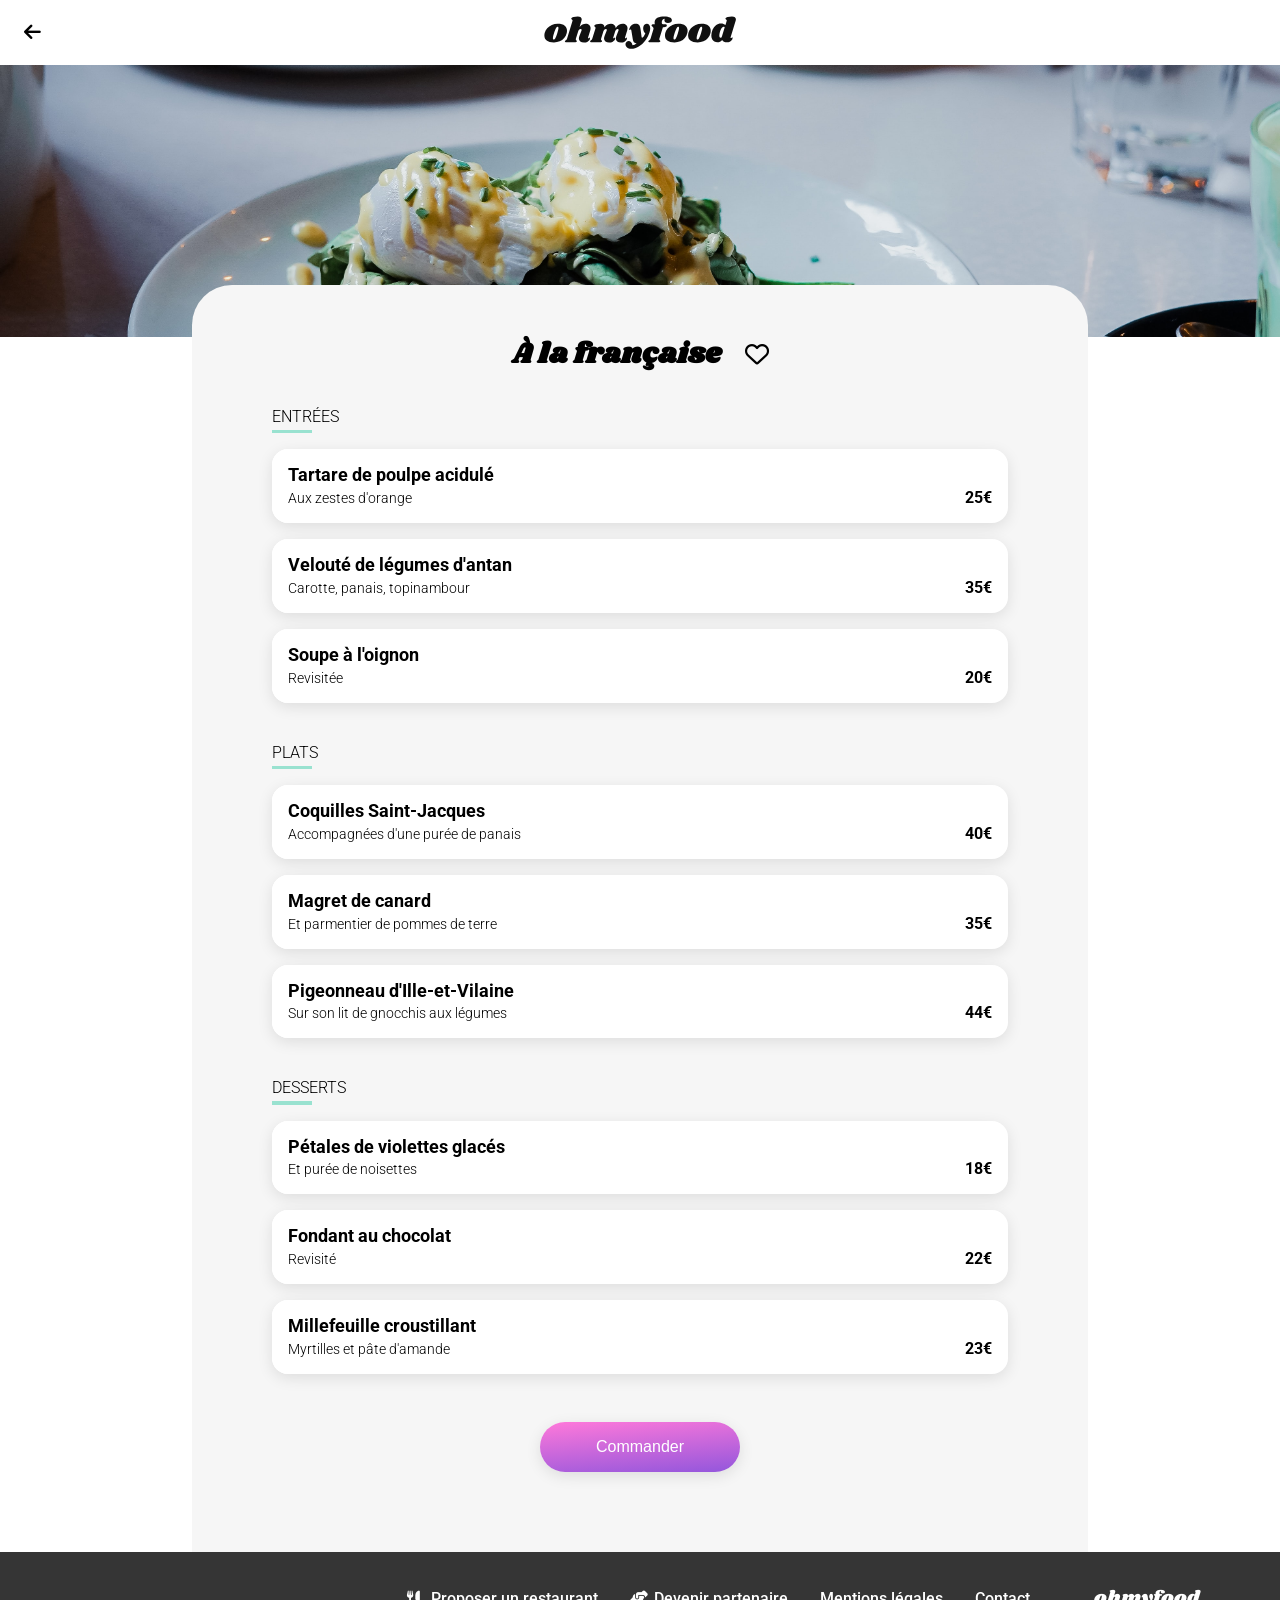
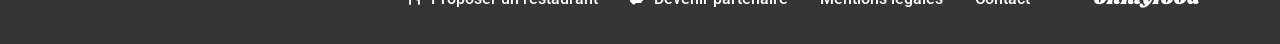
==== commit fc1e9b8e: "Version finale Ohmyfood" ====
--- a/pages/aLaFrancaise.html
+++ b/pages/aLaFrancaise.html
@@ -1,4 +1,3 @@
-<<<<<<< HEAD
 <!doctype html>
 <html lang="fr">
   <head>
@@ -185,191 +184,3 @@
     </footer>
   </body>
 </html>
-=======
-<!doctype html>
-<html lang="fr">
-  <head>
-    <meta charset="UTF-8" />
-    <meta name="viewport" content="width=device-width, initial-scale=1.0" />
-    <title>À la française - Ohmyfood</title>
-
-    <link rel="preconnect" href="https://fonts.googleapis.com" />
-    <link rel="preconnect" href="https://fonts.gstatic.com" crossorigin />
-    <link
-      href="https://fonts.googleapis.com/css2?family=Roboto:wght@300;400;500;700&family=Shrikhand&display=swap"
-      rel="stylesheet"
-    />
-    <link
-      rel="stylesheet"
-      href="https://cdnjs.cloudflare.com/ajax/libs/font-awesome/6.4.0/css/all.min.css"
-      integrity="sha512-iecdLmaskl7CVkqkXNQ/ZH/XLlvWZOJyj7Yy7tcenmpD1ypASozpmT/E0iPtmFIB46ZmdtAc9eNBvH0H/ZpiBw=="
-      crossorigin="anonymous"
-      referrerpolicy="no-referrer"
-    />
-
-    <link rel="stylesheet" href="../model/css/import.css" />
-  </head>
-  <body>
-    <header class="header-menu">
-      <a href="../index.html" class="header-menu__back">
-        <i class="fa-solid fa-arrow-left"></i>
-      </a>
-      <img src="../model/img/logo/ohmyfood@2x.svg" alt="Logo Ohmyfood" />
-    </header>
-
-    <main>
-      <img
-        src="../model/img/restaurants/toa-heftiba.jpg"
-        alt="À la française"
-        class="hero-img"
-      />
-
-      <div class="menu-wrapper">
-        <section class="menu-header">
-          <h1>À la française</h1>
-          <button class="btn-heart" aria-label="Ajouter aux favoris">
-            <i class="fa-regular fa-heart heart-empty"></i>
-            <i class="fa-solid fa-heart heart-filled"></i>
-          </button>
-        </section>
-
-        <section class="menu-category">
-          <h2>ENTRÉES</h2>
-          <hr class="menu-category__line" />
-
-          <article class="menu-item">
-            <header class="menu-item__text">
-              <h3>Tartare de poulpe acidulé</h3>
-              <p>Aux zestes d'orange</p>
-            </header>
-            <span class="menu-item__price">25€</span>
-            <span class="menu-item__check">
-              <i class="fa-solid fa-circle-check"></i>
-            </span>
-          </article>
-
-          <article class="menu-item">
-            <header class="menu-item__text">
-              <h3>Velouté de légumes d'antan</h3>
-              <p>Carotte, panais, topinambour</p>
-            </header>
-            <span class="menu-item__price">35€</span>
-            <span class="menu-item__check">
-              <i class="fa-solid fa-circle-check"></i>
-            </span>
-          </article>
-
-          <article class="menu-item">
-            <header class="menu-item__text">
-              <h3>Soupe à l'oignon</h3>
-              <p>Revisitée</p>
-            </header>
-            <span class="menu-item__price">20€</span>
-            <span class="menu-item__check">
-              <i class="fa-solid fa-circle-check"></i>
-            </span>
-          </article>
-        </section>
-
-        <section class="menu-category">
-          <h2>PLATS</h2>
-          <hr class="menu-category__line" />
-
-          <article class="menu-item">
-            <header class="menu-item__text">
-              <h3>Coquilles Saint-Jacques</h3>
-              <p>Accompagnées d'une purée de panais</p>
-            </header>
-            <span class="menu-item__price">40€</span>
-            <span class="menu-item__check">
-              <i class="fa-solid fa-circle-check"></i>
-            </span>
-          </article>
-
-          <article class="menu-item">
-            <header class="menu-item__text">
-              <h3>Magret de canard</h3>
-              <p>Et parmentier de pommes de terre</p>
-            </header>
-            <span class="menu-item__price">35€</span>
-            <span class="menu-item__check">
-              <i class="fa-solid fa-circle-check"></i>
-            </span>
-          </article>
-
-          <article class="menu-item">
-            <header class="menu-item__text">
-              <h3>Pigeonneau d'Ille-et-Vilaine</h3>
-              <p>Sur son lit de gnocchis aux légumes</p>
-            </header>
-            <span class="menu-item__price">44€</span>
-            <span class="menu-item__check">
-              <i class="fa-solid fa-circle-check"></i>
-            </span>
-          </article>
-        </section>
-
-        <section class="menu-category">
-          <h2>DESSERTS</h2>
-          <hr class="menu-category__line" />
-
-          <article class="menu-item">
-            <header class="menu-item__text">
-              <h3>Pétales de violettes glacés</h3>
-              <p>Et purée de noisettes</p>
-            </header>
-            <span class="menu-item__price">18€</span>
-            <span class="menu-item__check">
-              <i class="fa-solid fa-circle-check"></i>
-            </span>
-          </article>
-
-          <article class="menu-item">
-            <header class="menu-item__text">
-              <h3>Fondant au chocolat</h3>
-              <p>Revisité</p>
-            </header>
-            <span class="menu-item__price">22€</span>
-            <span class="menu-item__check">
-              <i class="fa-solid fa-circle-check"></i>
-            </span>
-          </article>
-
-          <article class="menu-item">
-            <header class="menu-item__text">
-              <h3>Millefeuille croustillant</h3>
-              <p>Myrtilles et pâte d'amande</p>
-            </header>
-            <span class="menu-item__price">23€</span>
-            <span class="menu-item__check">
-              <i class="fa-solid fa-circle-check"></i>
-            </span>
-          </article>
-        </section>
-
-        <section class="menu-order">
-          <button class="btn">Commander</button>
-        </section>
-      </div>
-    </main>
-
-    <footer>
-      <h2>ohmyfood</h2>
-      <ul>
-        <li>
-          <a href="#"
-            ><i class="fa-solid fa-utensils"></i> Proposer un restaurant</a
-          >
-        </li>
-        <li>
-          <a href="#"
-            ><i class="fa-solid fa-handshake-angle"></i> Devenir partenaire</a
-          >
-        </li>
-        <li><a href="#">Mentions légales</a></li>
-        <li><a href="mailto:contact@ohmyfood.fr">Contact</a></li>
-      </ul>
-    </footer>
-  </body>
-</html>
->>>>>>> d15fc70cdb34e8668b47c86a5602fa27a122242c
--- a/model/css/import.css
+++ b/model/css/import.css
@@ -1,4 +1,3 @@
-<<<<<<< HEAD
 @keyframes slideUpFade {
   0% {
     opacity: 0;
@@ -50,8 +49,6 @@
     visibility: hidden;
   }
 }
-=======
->>>>>>> d15fc70cdb34e8668b47c86a5602fa27a122242c
 .menu-order, .menu-item__check, .header-menu, .functioning li::before, .location, .step-list li::before, .btn, header {
   display: flex;
   justify-content: center;
@@ -70,15 +67,12 @@
   background: linear-gradient(175deg, #FF79DA 0%, #9356DC 100%);
 }
 
-<<<<<<< HEAD
 .menu-item__text h3, .menu-item__text p {
   white-space: nowrap;
   overflow: hidden;
   text-overflow: ellipsis;
 }
 
-=======
->>>>>>> d15fc70cdb34e8668b47c86a5602fa27a122242c
 *, *::before, *::after {
   box-sizing: border-box;
 }
@@ -111,10 +105,6 @@
   padding: 1rem 0;
   background-color: #ffffff;
   position: relative;
-<<<<<<< HEAD
-=======
-  box-shadow: 0 2px 4px rgba(0, 0, 0, 0.15);
->>>>>>> d15fc70cdb34e8668b47c86a5602fa27a122242c
   z-index: 10;
 }
 header img {
@@ -292,50 +282,6 @@
   animation: logoSpin 3s forwards;
 }
 
-<<<<<<< HEAD
-=======
-@keyframes loaderFade {
-  0%, 80% {
-    opacity: 1;
-    visibility: visible;
-  }
-  100% {
-    opacity: 0;
-    visibility: hidden;
-    pointer-events: none;
-  }
-}
-@keyframes ringSpin {
-  0% {
-    transform: rotate(0deg) scale(1);
-    opacity: 1;
-  }
-  80% {
-    transform: rotate(720deg) scale(1);
-    opacity: 1;
-  }
-  100% {
-    transform: rotate(720deg) scale(4);
-    opacity: 0;
-    visibility: hidden;
-  }
-}
-@keyframes logoSpin {
-  0% {
-    transform: rotate(0deg) scale(1);
-    opacity: 1;
-  }
-  80% {
-    transform: rotate(360deg) scale(1);
-    opacity: 1;
-  }
-  100% {
-    transform: rotate(360deg) scale(4);
-    opacity: 0;
-    visibility: hidden;
-  }
-}
->>>>>>> d15fc70cdb34e8668b47c86a5602fa27a122242c
 .location {
   background-color: rgb(233.25, 233.25, 233.25);
   padding: 1rem;
@@ -451,16 +397,8 @@
   display: block;
   width: 100%;
   height: 100%;
-<<<<<<< HEAD
   color: inherit;
   text-decoration: none;
-=======
-}
-.card figure {
-  margin: 0;
-  display: flex;
-  flex-direction: column;
->>>>>>> d15fc70cdb34e8668b47c86a5602fa27a122242c
 }
 .card img {
   width: 100%;
@@ -468,7 +406,6 @@
   -o-object-fit: cover;
      object-fit: cover;
   border-radius: 1rem 1rem 0 0;
-<<<<<<< HEAD
   display: block;
 }
 .card__content {
@@ -479,17 +416,6 @@
   margin: 0 0 0.25rem 0;
 }
 .card__content p {
-=======
-}
-.card figcaption {
-  padding: 1rem;
-  position: relative;
-}
-.card h3 {
-  margin: 0 0 0.25rem 0;
-}
-.card p {
->>>>>>> d15fc70cdb34e8668b47c86a5602fa27a122242c
   margin: 0;
 }
 .card .badge-new {
@@ -601,12 +527,6 @@
 .menu-item__text h3, .menu-item__text p {
   margin: 0;
   width: 100%;
-<<<<<<< HEAD
-=======
-  white-space: nowrap;
-  overflow: hidden;
-  text-overflow: ellipsis;
->>>>>>> d15fc70cdb34e8668b47c86a5602fa27a122242c
 }
 .menu-item__text h3 {
   font-size: 1.1rem;
@@ -633,21 +553,61 @@
 }
 .menu-item__check i {
   transition: transform 0.4s ease-in-out;
-<<<<<<< HEAD
   transform: rotate(0deg);
-=======
->>>>>>> d15fc70cdb34e8668b47c86a5602fa27a122242c
 }
 .menu-item:hover .menu-item__check {
   margin-right: 0;
 }
 .menu-item:hover .menu-item__check i {
-<<<<<<< HEAD
   transform: rotate(-360deg);
 }
 
-=======
-  transform: rotate(360deg);
+section.menu-category:nth-of-type(2) .menu-item:nth-of-type(1) {
+  animation-delay: 0.1s;
+}
+section.menu-category:nth-of-type(2) .menu-item:nth-of-type(2) {
+  animation-delay: 0.2s;
+}
+section.menu-category:nth-of-type(2) .menu-item:nth-of-type(3) {
+  animation-delay: 0.3s;
+}
+section.menu-category:nth-of-type(2) .menu-item:nth-of-type(4) {
+  animation-delay: 0.4s;
+}
+section.menu-category:nth-of-type(2) .menu-item:nth-of-type(5) {
+  animation-delay: 0.5s;
+}
+
+section.menu-category:nth-of-type(3) .menu-item:nth-of-type(1) {
+  animation-delay: 0.5s;
+}
+section.menu-category:nth-of-type(3) .menu-item:nth-of-type(2) {
+  animation-delay: 0.6s;
+}
+section.menu-category:nth-of-type(3) .menu-item:nth-of-type(3) {
+  animation-delay: 0.7s;
+}
+section.menu-category:nth-of-type(3) .menu-item:nth-of-type(4) {
+  animation-delay: 0.8s;
+}
+section.menu-category:nth-of-type(3) .menu-item:nth-of-type(5) {
+  animation-delay: 0.9s;
+}
+
+section.menu-category:nth-of-type(4) .menu-item:nth-of-type(1) {
+  animation-delay: 0.9s;
+}
+section.menu-category:nth-of-type(4) .menu-item:nth-of-type(2) {
+  animation-delay: 1s;
+}
+section.menu-category:nth-of-type(4) .menu-item:nth-of-type(3) {
+  animation-delay: 1.1s;
+}
+section.menu-category:nth-of-type(4) .menu-item:nth-of-type(4) {
+  animation-delay: 1.2s;
+}
+section.menu-category:nth-of-type(4) .menu-item:nth-of-type(5) {
+  animation-delay: 1.3s;
 }
 
 .menu-order {
@@ -656,74 +616,4 @@
 .menu-order .btn {
   padding: 1rem 3.5rem;
   font-size: 1rem;
-}
-
-@keyframes slideUpFade {
-  0% {
-    opacity: 0;
-    transform: translateY(20px);
-  }
-  100% {
-    opacity: 1;
-    transform: translateY(0);
-  }
-}
->>>>>>> d15fc70cdb34e8668b47c86a5602fa27a122242c
-section.menu-category:nth-of-type(2) .menu-item:nth-of-type(1) {
-  animation-delay: 0.1s;
-}
-section.menu-category:nth-of-type(2) .menu-item:nth-of-type(2) {
-  animation-delay: 0.2s;
-}
-section.menu-category:nth-of-type(2) .menu-item:nth-of-type(3) {
-  animation-delay: 0.3s;
-}
-section.menu-category:nth-of-type(2) .menu-item:nth-of-type(4) {
-  animation-delay: 0.4s;
-}
-section.menu-category:nth-of-type(2) .menu-item:nth-of-type(5) {
-  animation-delay: 0.5s;
-}
-
-section.menu-category:nth-of-type(3) .menu-item:nth-of-type(1) {
-  animation-delay: 0.5s;
-}
-section.menu-category:nth-of-type(3) .menu-item:nth-of-type(2) {
-  animation-delay: 0.6s;
-}
-section.menu-category:nth-of-type(3) .menu-item:nth-of-type(3) {
-  animation-delay: 0.7s;
-}
-section.menu-category:nth-of-type(3) .menu-item:nth-of-type(4) {
-  animation-delay: 0.8s;
-}
-section.menu-category:nth-of-type(3) .menu-item:nth-of-type(5) {
-  animation-delay: 0.9s;
-}
-
-section.menu-category:nth-of-type(4) .menu-item:nth-of-type(1) {
-  animation-delay: 0.9s;
-}
-section.menu-category:nth-of-type(4) .menu-item:nth-of-type(2) {
-  animation-delay: 1s;
-}
-section.menu-category:nth-of-type(4) .menu-item:nth-of-type(3) {
-  animation-delay: 1.1s;
-}
-section.menu-category:nth-of-type(4) .menu-item:nth-of-type(4) {
-  animation-delay: 1.2s;
-}
-section.menu-category:nth-of-type(4) .menu-item:nth-of-type(5) {
-  animation-delay: 1.3s;
-<<<<<<< HEAD
-}
-
-.menu-order {
-  margin-top: 3rem;
-}
-.menu-order .btn {
-  padding: 1rem 3.5rem;
-  font-size: 1rem;
-=======
->>>>>>> d15fc70cdb34e8668b47c86a5602fa27a122242c
 }/*# sourceMappingURL=import.css.map */
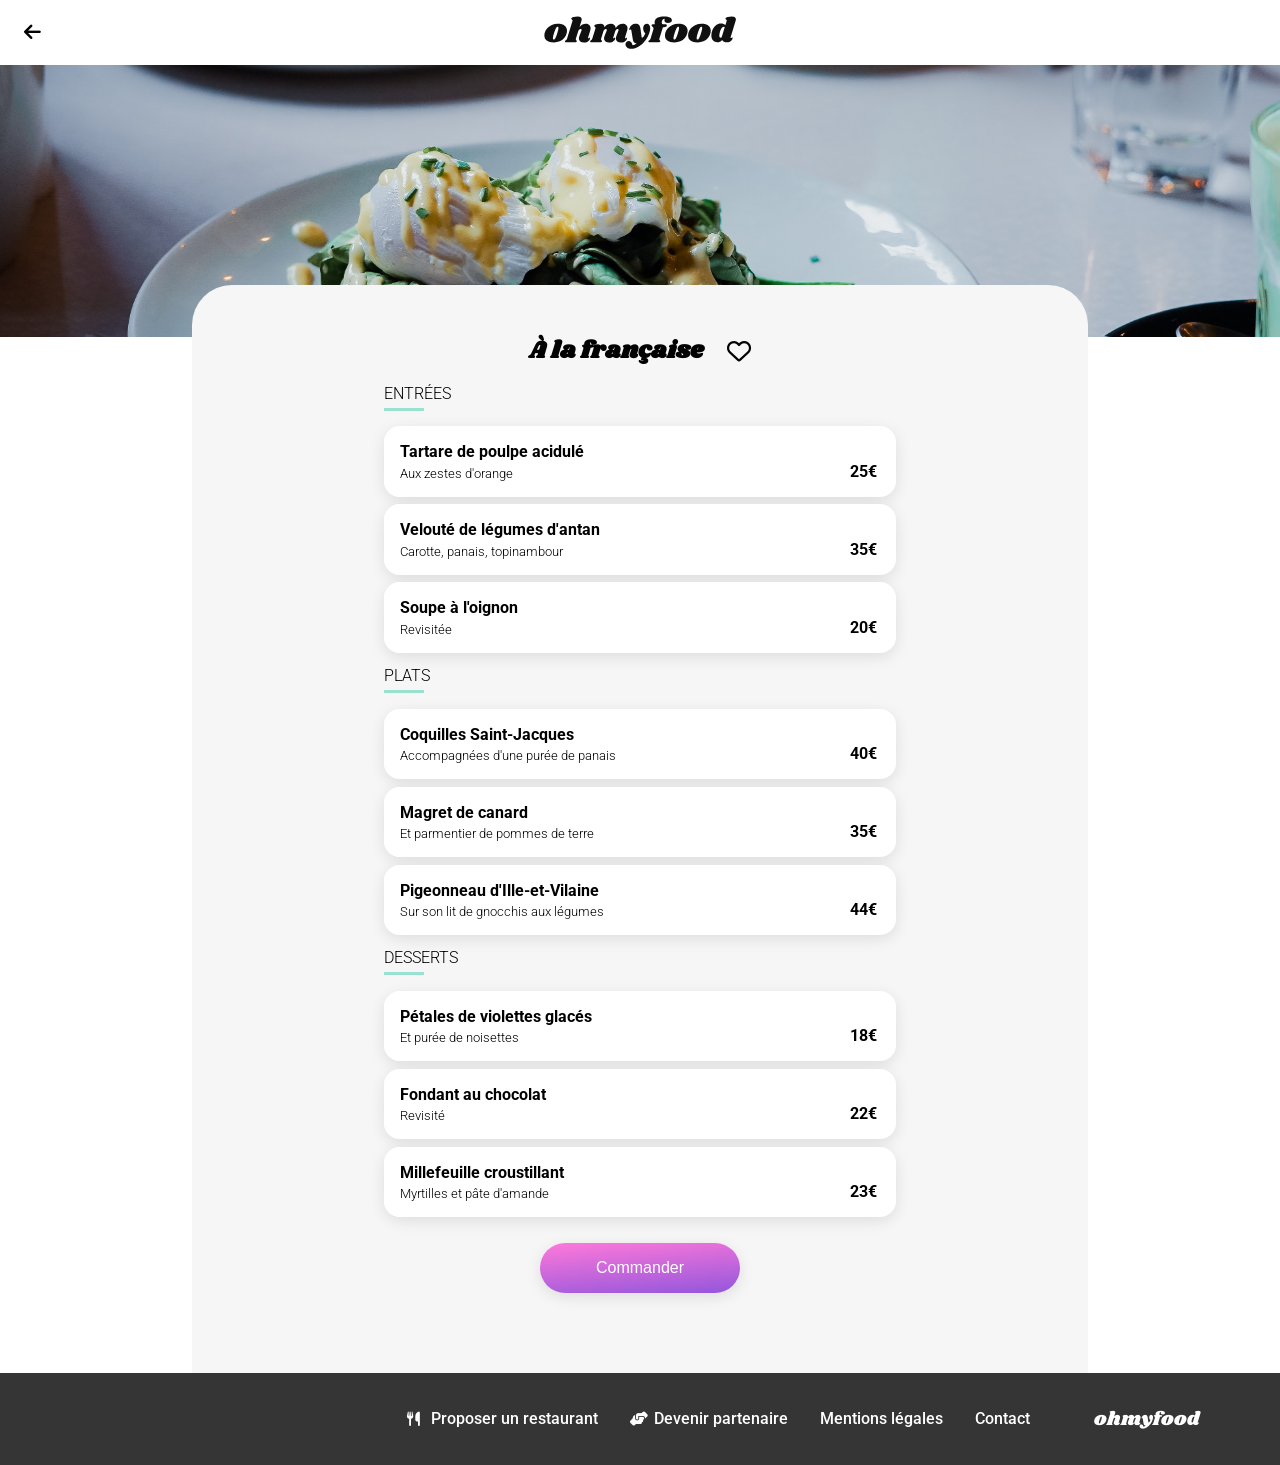
==== commit f1bf147c: "Fix: accessibilité HTML et ajustements responsive desktop" ====
--- a/pages/aLaFrancaise.html
+++ b/pages/aLaFrancaise.html
@@ -159,9 +159,9 @@
           </article>
         </section>
 
-        <section class="menu-order">
+        <div class="menu-order">
           <button class="btn">Commander</button>
-        </section>
+        </div>
       </div>
     </main>
 
--- a/model/css/import.css
+++ b/model/css/import.css
@@ -284,10 +284,16 @@
 
 .location {
   background-color: rgb(233.25, 233.25, 233.25);
-  padding: 1rem;
+  padding: 1rem 1rem;
   gap: 1rem;
   font-weight: 500;
   color: #333333;
+}
+.location p {
+  margin: 0;
+}
+.location i {
+  font-size: 1rem;
 }
 
 .hero {
@@ -467,20 +473,26 @@
   .menu-wrapper {
     margin-left: 15%;
     margin-right: 15%;
-    padding: 3rem 5rem 5rem 5rem;
+    padding: 3rem 15% 5rem 15%;
   }
 }
 
 .menu-header {
   display: flex;
-  justify-content: center;
+  justify-content: space-between;
   align-items: center;
-  gap: 1.5rem;
-  margin-bottom: 2rem;
+  margin-bottom: 5%;
+}
+@media (min-width: 1024px) {
+  .menu-header {
+    justify-content: center;
+    gap: 1.5rem;
+    margin-bottom: 3%;
+  }
 }
 .menu-header h1 {
   font-family: "Shrikhand", serif;
-  font-size: 1.8rem;
+  font-size: 1.5rem;
   margin: 0;
 }
 .menu-header .btn-heart {
@@ -489,20 +501,25 @@
 }
 
 .menu-category {
-  margin-bottom: 2.5rem;
+  margin-bottom: 8%;
+}
+@media (min-width: 1024px) {
+  .menu-category {
+    margin-bottom: 2%;
+  }
 }
 .menu-category h2 {
   font-weight: 300;
   font-size: 1rem;
   text-transform: uppercase;
-  margin-bottom: 0.25rem;
+  margin-bottom: 1%;
 }
 .menu-category__line {
   width: 2.5rem;
   height: 0.2rem;
   background-color: #99E2D0;
   border: none;
-  margin: 0 0 1rem 0;
+  margin: 0 0 3% 0;
 }
 
 .menu-item {
@@ -510,13 +527,19 @@
   border-radius: 1rem;
   display: flex;
   overflow: hidden;
-  margin-bottom: 1rem;
+  margin-bottom: 4%;
   cursor: pointer;
   animation: slideUpFade 0.6s ease-out both;
 }
+@media (min-width: 1024px) {
+  .menu-item {
+    margin-bottom: 1.5%;
+  }
+}
 .menu-item__text {
-  padding: 1rem;
+  padding: 1rem 0.5rem 1rem 1rem;
   flex: 1;
+  min-width: 0;
   overflow: hidden;
   display: flex;
   flex-direction: column;
@@ -529,18 +552,18 @@
   width: 100%;
 }
 .menu-item__text h3 {
-  font-size: 1.1rem;
-  margin-bottom: 0.3rem;
+  font-size: 0.99rem;
+  margin-bottom: 1%;
 }
 .menu-item__text p {
-  font-size: 0.9rem;
+  font-size: 0.83rem;
   font-weight: 300;
 }
 .menu-item__price {
   font-weight: 700;
   display: flex;
   align-items: flex-end;
-  padding: 1rem;
+  padding: 1rem 1.2rem 1rem 0.5rem;
   border: none;
 }
 .menu-item__check {
@@ -611,7 +634,12 @@
 }
 
 .menu-order {
-  margin-top: 3rem;
+  margin-top: 10%;
+}
+@media (min-width: 1024px) {
+  .menu-order {
+    margin-top: 5%;
+  }
 }
 .menu-order .btn {
   padding: 1rem 3.5rem;
